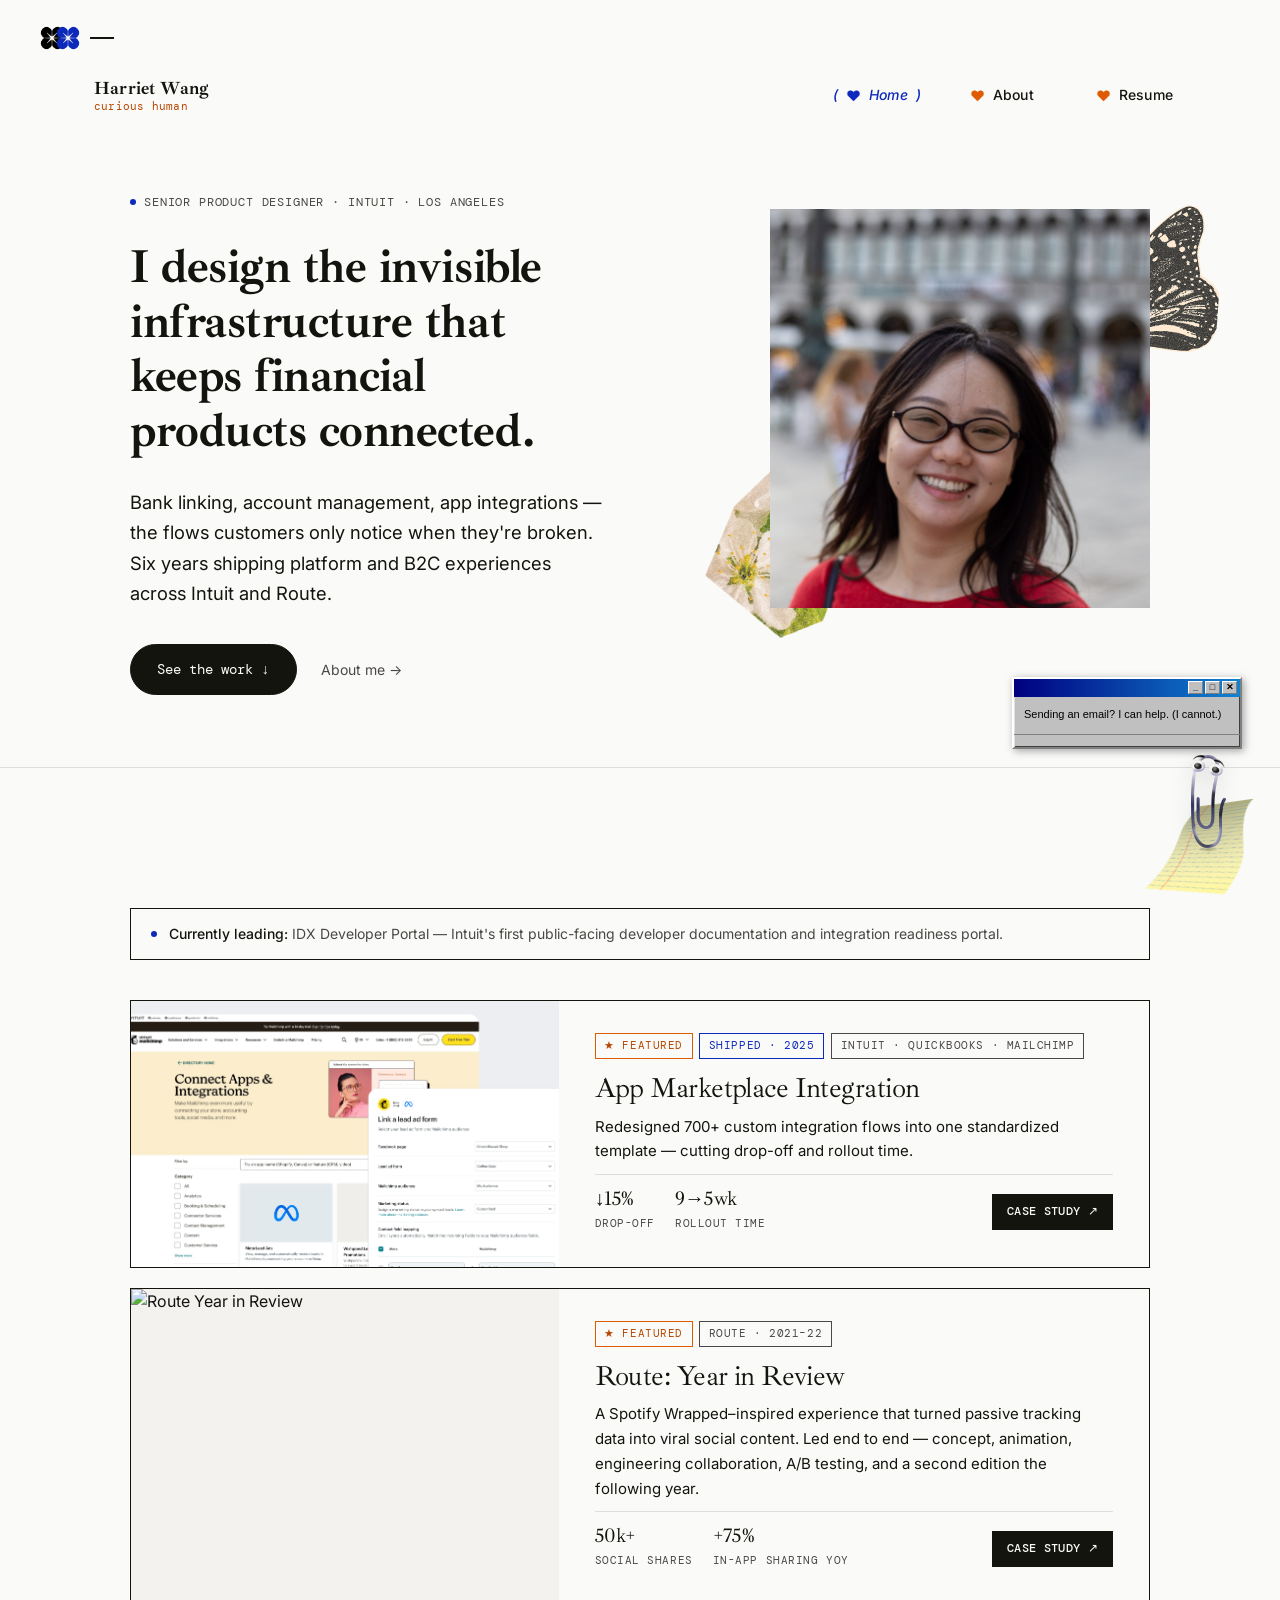
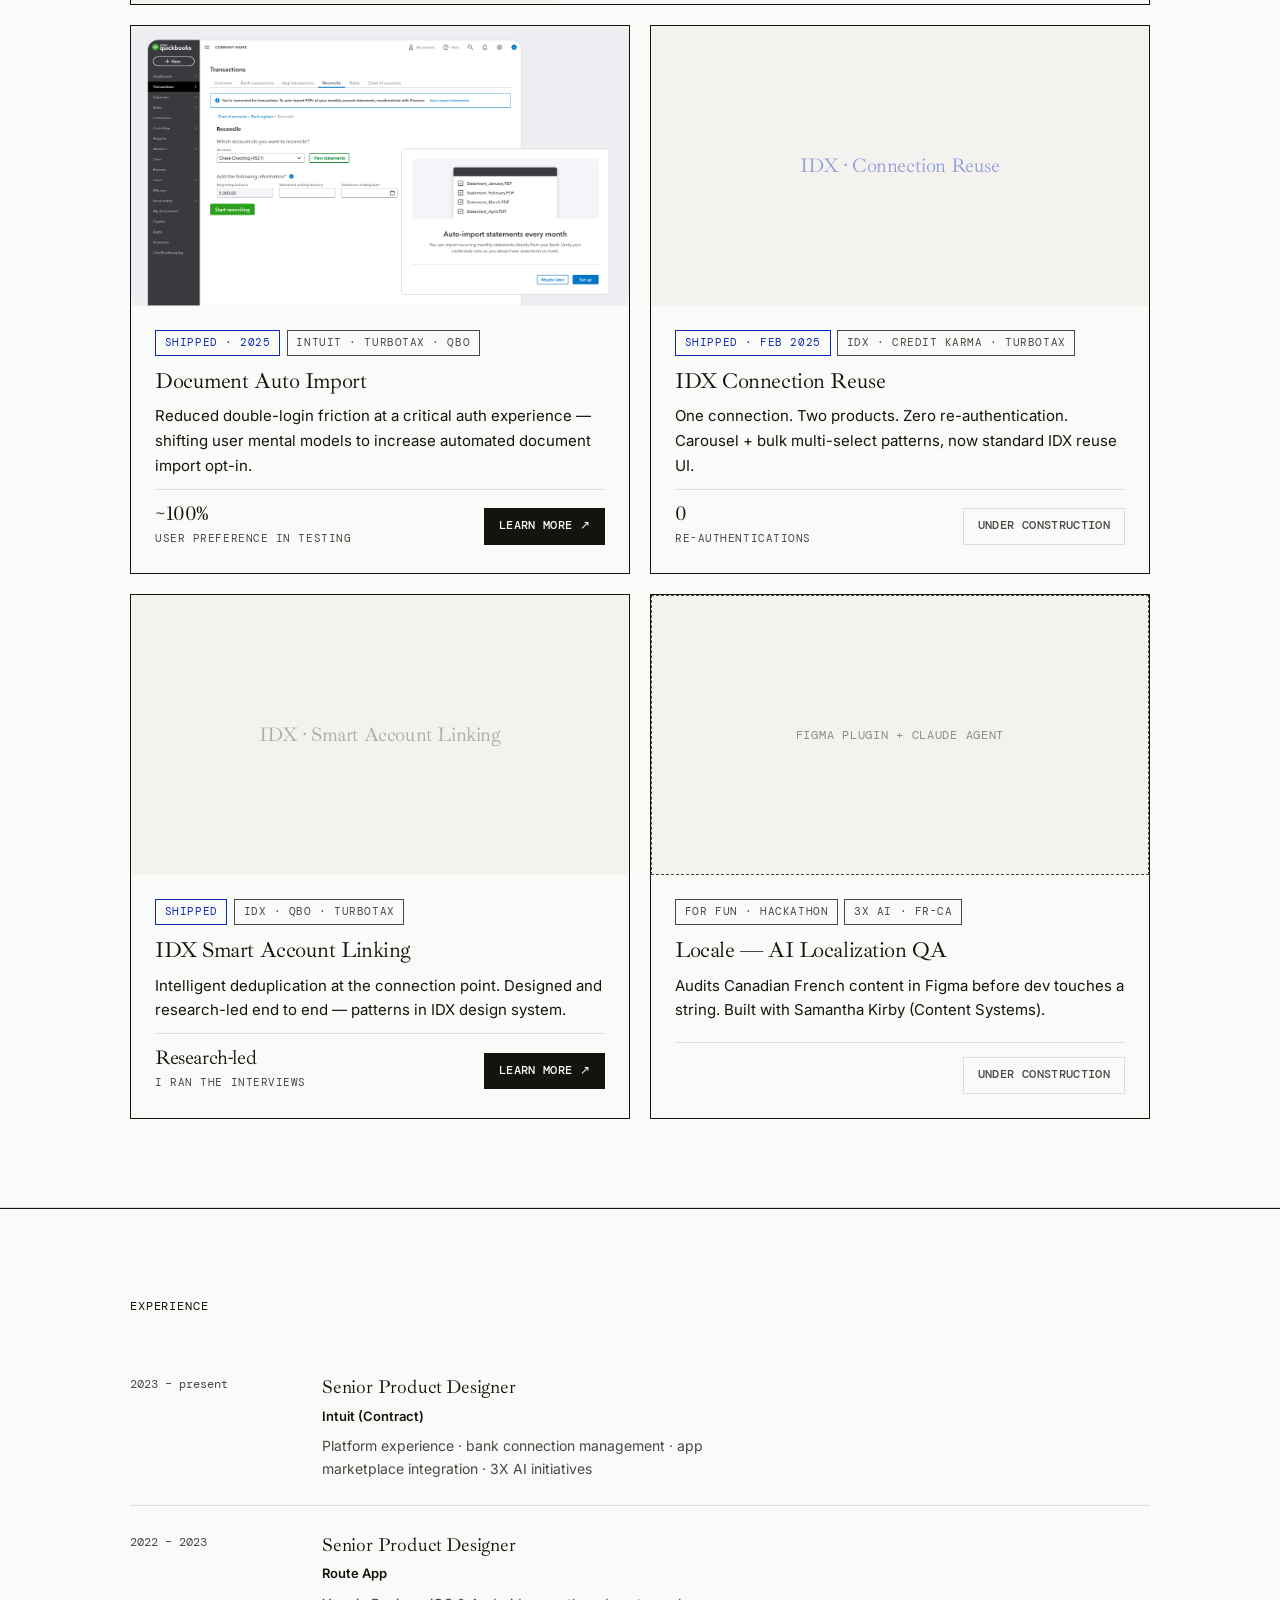
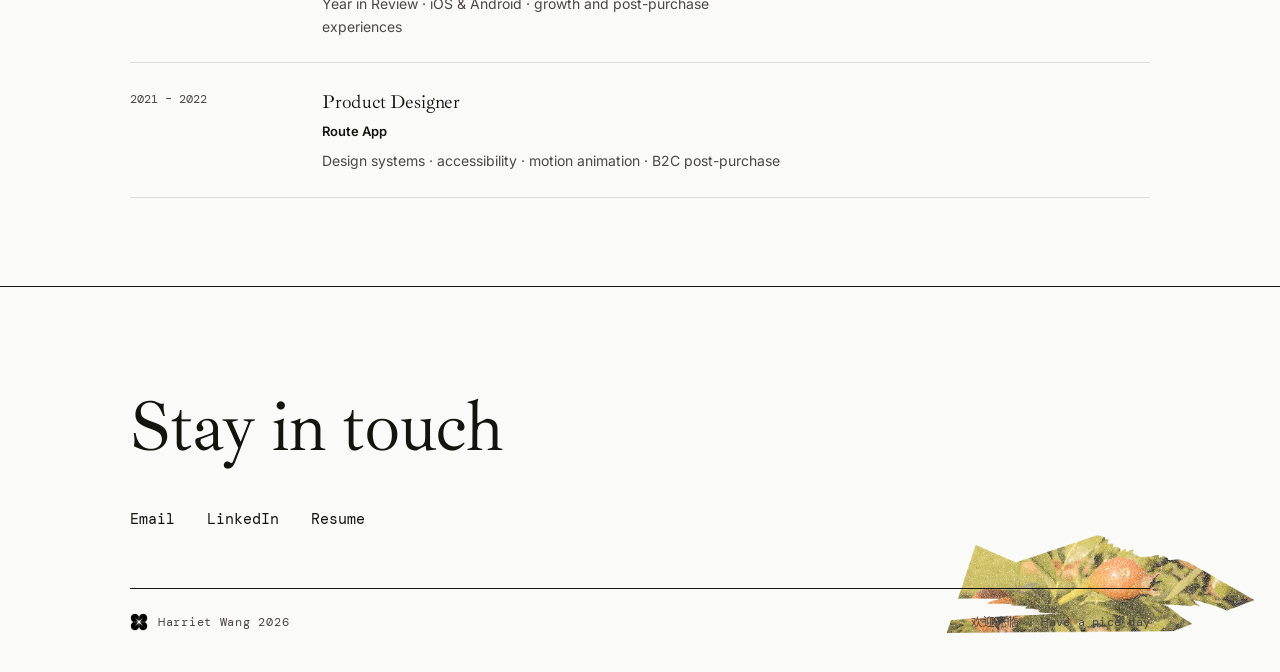
==== index.html @ 8d23b176 "Initial commit — y2k brutalist redesign" ====
<!DOCTYPE html>
<html lang="en">
<head>
  <meta charset="UTF-8"/>
  <meta name="viewport" content="width=device-width, initial-scale=1.0"/>
  <title>Harriet Wang — Senior Product Designer</title>
  <meta name="description" content="Senior Product Designer at Intuit. Platform experiences, bank connection management, app marketplace integration."/>
  <link rel="canonical" href="https://your-domain-here.com/"/>

  <!-- Open Graph / social preview — update SITE in this comment's source (build script) once the real domain is live -->
  <meta property="og:type" content="website"/>
  <meta property="og:site_name" content="Harriet Wang"/>
  <meta property="og:title" content="Harriet Wang — Senior Product Designer"/>
  <meta property="og:description" content="Senior Product Designer at Intuit. Platform experiences, bank connection management, app marketplace integration."/>
  <meta property="og:url" content="https://your-domain-here.com/"/>
  <meta property="og:image" content="https://your-domain-here.com/img/og-image.jpg"/>
  <meta name="twitter:card" content="summary_large_image"/>
  <meta name="twitter:title" content="Harriet Wang — Senior Product Designer"/>
  <meta name="twitter:description" content="Senior Product Designer at Intuit. Platform experiences, bank connection management, app marketplace integration."/>
  <meta name="twitter:image" content="https://your-domain-here.com/img/og-image.jpg"/>

  <link rel="icon" href="favicon.ico" sizes="any"/>
  <link rel="icon" type="image/png" sizes="32x32" href="img/favicon-32.png"/>
  <link rel="icon" type="image/png" sizes="16x16" href="img/favicon-16.png"/>
  <link rel="apple-touch-icon" href="img/apple-touch-icon.png"/>
  <link rel="stylesheet" href="css/style.css"/>
  <script src="js/projects-data.js" defer></script>
  <script src="js/main.js" defer></script>
</head>
<body>

<div class="brand-strip">
  <a href="index.html" class="brand" aria-label="Harriet Wang — Home">
    <img src="img/clover-black.png" alt="" class="brand__clover"/>
    <img src="img/clover-blue.png" alt="" class="brand__clover"/>
    <span class="brand__dash"></span>
  </a>
</div>

<nav class="nav">
  <div class="nav__pill">
    <div class="nav__brandtext">
      <a href="index.html" class="nav__name">Harriet Wang</a>
      <span class="nav__tagline">curious human</span>
    </div>
    <ul class="nav__links">
      <li><a href="index.html" class="nav__link"><span class="nav__heart"><img class="h-orange" src="img/heart-orange.png" alt=""/><img class="h-blue" src="img/heart-blue.png" alt=""/></span>Home</a></li>
      <li><a href="pages/about.html" class="nav__link"><span class="nav__heart"><img class="h-orange" src="img/heart-orange.png" alt=""/><img class="h-blue" src="img/heart-blue.png" alt=""/></span>About</a></li>
      <li><a href="files/Harriet-Wang-Resume.pdf" class="nav__link" target="_blank"><span class="nav__heart"><img class="h-orange" src="img/heart-orange.png" alt=""/><img class="h-blue" src="img/heart-blue.png" alt=""/></span>Resume</a></li>
    </ul>
  </div>
</nav>

<main>
<section class="hero">
  <div class="container">
    <div class="hero__cols">
      <div class="hero__left">
        <p class="hero__status"><span class="hero__dot"></span>Senior Product Designer · Intuit · Los Angeles</p>
        <h1 class="hero__headline">
          <span class="hero__headline-glow" id="gw-hero">
            <span class="glow-base">I design the invisible infrastructure that keeps financial products connected.</span>
            <span class="glow-layer" id="gl-hero" aria-hidden="true">I design the invisible infrastructure that keeps financial products connected.</span>
          </span>
        </h1>
        <p class="hero__body">
          Bank linking, account management, app integrations — the flows customers only notice when they're broken. Six years shipping platform and B2C experiences across Intuit and Route.
        </p>
        <div class="hero__actions">
          <a href="#projects" class="btn-pill">See the work ↓</a>
          <a href="pages/about.html" class="link-muted">About me →</a>
        </div>
      </div>
      <div class="hero__right">
        <div class="hero__photo-outer">
          <img src="img/blossom.png" alt="" class="deco hero__deco hero__deco--blossom"/>
          <img src="img/butterfly.png" alt="" class="deco hero__deco hero__deco--butterfly"/>
          <div class="hero__photo-wrap">
            <img src="img/harriet.jpg" alt="Harriet Wang" class="hero__photo"/>
          </div>
        </div>
      </div>
    </div>
  </div>
</section>

<hr class="rule"/>

<section class="projects" id="projects">
  <div class="container">
    <h2 class="section-label fade-in">Selected work</h2>

    <div class="wip-banner fade-in">
      <span class="wip-banner__dot"></span>
      <p><strong>Currently leading:</strong> IDX Developer Portal — Intuit's first public-facing developer documentation and integration readiness portal.</p>
    </div>

    <div class="project-grid" id="projectGrid">
      <!-- Populated at runtime by renderProjectGrid() in main.js, from js/projects-data.js.
           Add a project there and it appears here automatically — nothing to edit in this file. -->
    </div>
  </div>
</section>

<hr class="rule"/>

<section class="experience">
  <div class="container">
    <h2 class="section-label fade-in">Experience</h2>
    <div class="exp-item fade-in">
      <span class="exp-item__date">2023 – present</span>
      <div>
        <p class="exp-item__role">Senior Product Designer</p>
        <p class="exp-item__co">Intuit (Contract)</p>
        <p class="exp-item__desc">Platform experience · bank connection management · app marketplace integration · 3X AI initiatives</p>
      </div>
    </div>
    <div class="exp-item fade-in">
      <span class="exp-item__date">2022 – 2023</span>
      <div>
        <p class="exp-item__role">Senior Product Designer</p>
        <p class="exp-item__co">Route App</p>
        <p class="exp-item__desc">Year in Review · iOS & Android · growth and post-purchase experiences</p>
      </div>
    </div>
    <div class="exp-item fade-in">
      <span class="exp-item__date">2021 – 2022</span>
      <div>
        <p class="exp-item__role">Product Designer</p>
        <p class="exp-item__co">Route App</p>
        <p class="exp-item__desc">Design systems · accessibility · motion animation · B2C post-purchase</p>
      </div>
    </div>
  </div>
</section>

</main>

<footer class="footer">
  <img src="img/berry-leaf.png" alt="" class="footer-deco" aria-hidden="true"/>
  <div class="container footer__content">
    <h2 class="footer__headline">Stay in touch</h2>
    <div class="footer__links">
      <a href="mailto:harrietzzw@gmail.com" class="footer__link">Email</a>
      <a href="#" class="footer__link" target="_blank">LinkedIn</a>
      <a href="files/Harriet-Wang-Resume.pdf" class="footer__link" target="_blank">Resume</a>
    </div>
    <div class="footer__bottom">
      <img src="img/clover-black.png" alt="" class="footer__bottom-clover"/>
      <span class="footer__sig">Harriet Wang 2026</span>
      <span class="footer__closing">欢迎光临 · Have a nice day</span>
    </div>
  </div>
</footer>

</body>
</html>
---- css/style.css ----
/* ============================================
   HARRIET WANG — v3
   Almost white · One accent · Images · Readable
   ============================================ */

@import url('https://fonts.googleapis.com/css2?family=Ibarra+Real+Nova:ital,wght@0,400..700;1,400..700&family=Inter:ital,opsz,wght@0,14..32,300..700;1,14..32,400..500&family=DM+Mono:wght@400;500&display=swap');

:root {
  --bg:       #FAFAF8;
  --surface:  #F3F2EF;
  --ink:      #14140F;
  --mid:      #4A4845;
  --faint:    #E0DED9;
  --accent:   #0D29BB;   /* blue heart */
  --orange:   #DF5B01;   /* orange heart — decorative/large-text/border use (3:1 AA-large is enough) */
  --orange-text: #B84600; /* darker variant for small running text — passes 4.5:1 AA on --bg */

  /* display: serif close to Ibarra Real Nova · retro mono: SF Mono w/ DM Mono fallback · body: Inter */
  --serif:  'Ibarra Real Nova', 'DM Serif Display', Georgia, serif;
  --sans:   'Inter', 'DM Sans', system-ui, sans-serif;
  --mono:   ui-monospace, 'SF Mono', 'SFMono-Regular', Menlo, Consolas, 'DM Mono', monospace;

  --nav-h:  60px;
  --max-w:  1100px;
  --gutter: clamp(1.25rem, 4vw, 2.5rem);
  --radius: 0px;   /* brutalist: square corners everywhere except the pill nav + CTA pill */
}

*, *::before, *::after { box-sizing: border-box; margin: 0; padding: 0; }
html { font-size: 16px; scroll-behavior: smooth; -webkit-font-smoothing: antialiased; }
body {
  background: var(--bg); color: var(--ink); font-family: var(--sans); line-height: 1.6; overflow-x: hidden;
}
/* cursor:none only applies once main.js confirms the custom cursor actually initialized —
   see initCursor() in main.js. This means if JS fails to load, people keep a normal
   pointer instead of losing the cursor entirely. */
.has-custom-cursor,
.has-custom-cursor a, .has-custom-cursor button, .has-custom-cursor .project-card, .has-custom-cursor .project-card *,
.has-custom-cursor [data-cursor],
.has-custom-cursor #clippy, .has-custom-cursor #clippy *, .has-custom-cursor #clippy-paper,
.has-custom-cursor input, .has-custom-cursor select, .has-custom-cursor textarea,
.has-custom-cursor [role="button"], .has-custom-cursor .glow-word, .has-custom-cursor .nav__link {
  cursor: none;
}

/* ── KEYBOARD FOCUS ──
   Custom, on-brand focus ring — shows only for keyboard navigation (:focus-visible),
   never on mouse clicks, so it doesn't clash with the custom cursor. */
a:focus-visible, button:focus-visible, input:focus-visible,
[role="button"]:focus-visible, .project-card:focus-visible,
.carousel-btn:focus-visible, .nav__link:focus-visible {
  outline: 2px solid var(--accent);
  outline-offset: 3px;
}
.btn-pill:focus-visible { outline-offset: 4px; }

/* ── CUSTOM CURSOR ── */
.cursor {
  position: fixed; top: 0; left: 0; z-index: 99999;
  pointer-events: none; display: flex; align-items: flex-start; gap: 8px;
  opacity: 0; transition: opacity 0.15s;
  will-change: transform;
}
.cursor__arrow {
  width: 22px; height: 22px; flex-shrink: 0;
  transition: width .18s ease, height .18s ease;
  display: block;
}
.cursor__label {
  font-family: var(--mono); font-size: 10px; letter-spacing: 0.04em;
  background: var(--ink); color: var(--bg);
  padding: 3px 8px; border-radius: 4px;
  white-space: nowrap;
  opacity: 0; transform: translateY(3px) translateX(-4px);
  transition: opacity .18s ease, transform .18s ease;
  margin-top: 4px;
}
.cursor.is-hover .cursor__label { opacity: 1; transform: none; }

a { color: inherit; text-decoration: none; }
img { display: block; max-width: 100%; }

/* ============================================  BRAND MARK (static, scrolls away — NOT part of the floating nav)  */
.brand-strip { padding: 26px var(--gutter) 0; position: relative; z-index: 90; }
.brand {
  display: inline-flex; align-items: center; gap: 0;
}
.brand__clover { height: 24px; width: auto; display: block; }
.brand__clover + .brand__clover { margin-left: -8px; }
.brand__dash { width: 24px; height: 1.5px; background: var(--ink); margin-left: 10px; }

/* ============================================  NAV (sticky → floating pill on scroll)  */
.nav {
  position: sticky; top: 0; z-index: 100;
  padding: 14px var(--gutter);
  transition: padding 0.35s ease;
}
.nav__pill {
  max-width: var(--max-w); margin: 0 auto;
  display: flex; align-items: center; justify-content: space-between;
  padding: 6px 4px;
  border-radius: 0;
  transition: background 0.35s ease, box-shadow 0.35s ease, padding 0.35s ease, border-radius 0.35s ease, border-color 0.35s ease;
}

/* lifted pill once scrolled */
.nav.scrolled { padding-top: 10px; }
.nav.scrolled .nav__pill {
  background: rgba(250,250,248,0.72);
  backdrop-filter: blur(18px) saturate(160%);
  -webkit-backdrop-filter: blur(18px) saturate(160%);
  border-radius: 999px;
  padding: 12px 22px;
  box-shadow: 0 1px 0 rgba(20,20,15,0.08), 0 12px 30px -14px rgba(20,20,15,0.28);
}

.nav__brandtext { display: flex; flex-direction: column; line-height: 1.2; gap: 1px; }
.nav__name {
  font-family: var(--serif); font-weight: 700; font-size: 1.125rem; color: var(--ink);
  letter-spacing: 0.01em;
}
.nav__tagline {
  font-family: var(--mono); font-size: 0.6875rem; color: var(--orange-text);
  letter-spacing: 0.02em;
}

.nav__links { display: flex; align-items: center; gap: 2.25rem; list-style: none; }
.nav__link {
  display: inline-flex; align-items: center; gap: 8px;
  font-size: 0.875rem; font-weight: 500; color: var(--ink); letter-spacing: 0.01em;
  transition: color 0.18s, font-style 0.18s;
  position: relative; padding-bottom: 2px;
}
.nav__heart { position: relative; width: 15px; height: 15px; flex-shrink: 0; }
.nav__heart img { position: absolute; inset: 0; width: 100%; height: 100%; transition: opacity 0.2s ease; }
.nav__heart .h-blue { opacity: 0; }

/* ( and ) revealed on hover / active */
.nav__link::before { content: '('; opacity: 0; transform: translateX(-3px); transition: opacity 0.2s, transform 0.2s; display: inline-block; }
.nav__link::after  { content: ')'; opacity: 0; transform: translateX( 3px); transition: opacity 0.2s, transform 0.2s; display: inline-block; }

.nav__link:hover        { color: var(--accent); font-style: italic; }
.nav__link.active       { color: var(--accent); font-style: italic; }

.nav__link:hover::before,  .nav__link:hover::after  { opacity: 1; transform: translateX(0); }
.nav__link.active::before, .nav__link.active::after { opacity: 1; transform: translateX(0); }

.nav__link:hover .h-blue, .nav__link.active .h-blue   { opacity: 1; }
.nav__link:hover .h-orange, .nav__link.active .h-orange { opacity: 0; }

@media (max-width: 720px) {
  .brand-strip { padding: 16px 20px 0; }
  .nav { padding: 10px 20px; }
  .nav__links { gap: 20px; }
  .nav__link { font-size: 0.78rem; gap: 5px; }
  .nav__heart { width: 12px; height: 12px; }
}

/* ============================================  LAYOUT  */
.container { width: 100%; max-width: var(--max-w); margin: 0 auto; padding: 0 var(--gutter); }
hr.rule { border: none; border-top: 1px solid var(--faint); }

/* ============================================  HERO  */
.hero { padding-top: clamp(2.5rem, 6vh, 4rem); padding-bottom: clamp(3.5rem, 8vh, 5.5rem); }

/* Two-column hero layout */
.hero__cols {
  display: grid;
  grid-template-columns: 1fr 1fr;
  gap: clamp(3rem, 6vw, 6rem);
  align-items: start;
}
.hero__left { min-width: 0; }
.hero__right { display: flex; justify-content: flex-end; align-items: flex-start; }
.hero__photo-outer { position: relative; width: 100%; max-width: 380px; padding: 22px 0 56px; }
.hero__photo-wrap {
  width: 100%;
  aspect-ratio: 1 / 1.05;
  border-radius: 0;
  overflow: hidden;
  background: #DCDBD7;
  border: none;
  position: relative;
  z-index: 3;
}
.hero__photo {
  width: 100%; height: 100%;
  object-fit: cover; object-position: center 22%; display: block;
}
.hero__deco { position: absolute; pointer-events: none; user-select: none; }
.hero__deco--blossom { width: 46%; left: -18%; bottom: 6%; z-index: 1; transform: rotate(-6deg); }
.hero__deco--butterfly { width: 42%; right: -18%; top: 2%; z-index: 2; transform: rotate(4deg); }

.hero__status {
  display: inline-flex; align-items: center; gap: 0.5rem;
  font-family: var(--mono); font-size: 0.75rem; color: var(--mid);
  letter-spacing: 0.07em; text-transform: uppercase; margin-bottom: 1.75rem;
}
.hero__dot { width: 6px; height: 6px; border-radius: 50%; background: var(--accent); flex-shrink: 0; animation: blink 2.5s ease-in-out infinite; }
@keyframes blink { 0%,100%{opacity:1} 50%{opacity:0.35} }

.hero__headline {
  position: relative;
  font-family: var(--serif); font-weight: 700;
  font-size: clamp(2rem, 4vw, 2.95rem);
  line-height: 1.16; letter-spacing: -0.01em;
  color: var(--ink); margin-bottom: 1.75rem; max-width: 700px;
}
.hero__headline em { font-style: italic; }

/* cursor radial glow — tracks across the whole headline, all words */
.hero__headline-glow { position: relative; display: block; }
.hero__headline-glow .glow-base { color: var(--ink); display: block; }
.hero__headline-glow .glow-layer {
  position: absolute; top: 0; left: 0; width: 100%; height: 100%;
  color: transparent; display: block;
  background: radial-gradient(circle 0px at 50% 50%, var(--accent) 0%, transparent 100%);
  -webkit-background-clip: text; background-clip: text;
  pointer-events: none;
}

.hero__body {
  font-family: var(--sans);
  font-size: clamp(1rem, 1.6vw, 1.15rem);
  color: var(--ink); max-width: 500px; line-height: 1.65;
  font-weight: 400; margin-bottom: 2.25rem;
}
.hero__body a { color: var(--accent); text-decoration: underline; text-underline-offset: 3px; }

.hero__actions { display: flex; gap: 1.5rem; align-items: center; flex-wrap: wrap; }

.btn-pill {
  display: inline-block;
  background: var(--ink); color: var(--bg);
  font-family: var(--mono); font-size: 0.9rem;
  padding: 13px 26px; border-radius: 999px; border: 1.5px solid var(--ink);
  transition: background 0.2s ease, color 0.2s ease;
}
.btn-pill:hover { background: var(--bg); color: var(--ink); }

.link-primary {
  font-size: 0.875rem; font-weight: 500; color: var(--ink);
  border-bottom: 1.5px solid var(--ink); padding-bottom: 1px;
  letter-spacing: 0.01em; transition: color 0.18s, border-color 0.18s;
}
.link-primary:hover { color: var(--accent); border-color: var(--accent); }

.link-muted { font-size: 0.875rem; color: var(--mid); transition: color 0.18s; }
.link-muted:hover { color: var(--ink); }

/* ============================================  SECTION LABELS  */
.section-label {
  font-family: var(--mono); font-size: 0.75rem; font-weight: 400; letter-spacing: 0.07em;
  text-transform: uppercase; color: var(--ink); margin-bottom: 2rem;
}

/* ============================================  WIP BANNER  */
.wip-banner {
  display: flex; align-items: center; gap: 0.75rem;
  padding: 0.875rem 1.25rem;
  border: 1.5px solid var(--ink); border-radius: 0;
  background: var(--bg); margin-bottom: 2.5rem;
}
.wip-banner__dot { width: 6px; height: 6px; border-radius: 50%; background: var(--accent); flex-shrink: 0; animation: blink 2s ease-in-out infinite; }
.wip-banner p { font-size: 0.875rem; color: var(--mid); }
.wip-banner strong { color: var(--ink); font-weight: 500; }

/* ============================================  PROJECT GRID  */
.projects { padding: clamp(3rem, 7vw, 5.5rem) 0; }

.project-grid {
  display: grid;
  grid-template-columns: 1fr 1fr;
  gap: 1.25rem;
}

/* ── HORIZONTAL PROJECT CAROUSEL (homepage) ── */
.project-carousel { position: relative; }
.project-carousel__track {
  display: flex; gap: 1.25rem;
  overflow-x: auto; scroll-snap-type: x mandatory;
  padding: 14px 4px 22px;
  scrollbar-width: none; -ms-overflow-style: none;
}
.project-carousel__track::-webkit-scrollbar { display: none; }
.project-carousel__track .project-card {
  flex: 0 0 340px; scroll-snap-align: start; flex-direction: column;
}
.project-carousel__track .project-card--star {
  flex: 0 0 420px; flex-direction: column;
}
.project-carousel__track .project-card--star .project-card__thumb {
  width: 100%; aspect-ratio: 16/10; min-height: unset;
}
.project-carousel__track .project-card--star .project-card__body {
  padding: 1.5rem; justify-content: flex-start;
}
.project-carousel__track .project-card--star .project-card__title { font-size: 1.375rem; }

.project-carousel__controls {
  display: flex; align-items: center; gap: 14px;
  margin-top: 1.5rem;
}
.carousel-btn {
  width: 34px; height: 34px; flex-shrink: 0;
  border: 1.5px solid var(--ink); background: var(--bg); color: var(--ink);
  font-family: var(--mono); font-size: 0.9rem; cursor: pointer;
  display: flex; align-items: center; justify-content: center;
  transition: background 0.18s ease, color 0.18s ease;
}
.carousel-btn:hover { background: var(--ink); color: var(--bg); }
.project-carousel__bar {
  flex: 1; height: 3px; background: var(--faint); position: relative; cursor: pointer;
}
.project-carousel__thumb {
  position: absolute; top: 0; left: 0; height: 100%;
  background: var(--ink); width: 20%;
  transition: background 0.18s ease;
}
.project-carousel__bar:hover .project-carousel__thumb { background: var(--accent); }

@media (max-width: 640px) {
  .project-carousel__track .project-card,
  .project-carousel__track .project-card--star { flex-basis: 82vw; }
}

/* Mini cards — "More work" carousel on project detail pages */
.more-work { padding: clamp(3rem,7vw,5.5rem) 0; border-top: 1.5px solid var(--ink); }
.project-carousel__track .project-card--mini {
  flex: 0 0 260px; flex-direction: column;
}
.project-carousel__track .project-card--mini .project-card__thumb {
  aspect-ratio: 4/3; min-height: unset;
}
.project-carousel__track .project-card--mini .project-card__body {
  padding: 1rem 1.125rem; gap: 0.4rem;
}
.project-carousel__track .project-card--mini .project-card__title { font-size: 1.0625rem; }

.project-card {
  display: flex; flex-direction: column;
  border: 1.5px solid var(--ink); border-radius: 0;
  background: var(--bg); overflow: hidden;
  transition: box-shadow 0.22s ease, transform 0.22s ease;
  cursor: pointer; text-decoration: none; color: inherit;
}
.project-card:hover { transform: translateY(-3px); box-shadow: 6px 6px 0 var(--ink); }

.project-card__thumb {
  width: 100%; aspect-ratio: 16/9; overflow: hidden;
  background: var(--surface); flex-shrink: 0;
}
.project-card__thumb img {
  width: 100%; height: 100%; object-fit: cover;
  transition: transform 0.4s ease;
}


/* placeholder color-blocks for cards without images */
.thumb--blue   { background: #E8EFFA; }
.thumb--slate  { background: #EAEBEE; }
.thumb--warm   { background: #F2EDE6; }
.thumb--green  { background: #E6F0EA; }
.thumb--dashed { background: var(--surface); border: 2px dashed var(--faint); }

.project-card__body { padding: 1.5rem; display: flex; flex-direction: column; gap: 0.625rem; flex: 1; }

.project-card__tags { display: flex; gap: 0.4rem; flex-wrap: wrap; margin-bottom: 0.125rem; }
.tag {
  font-family: var(--mono); font-size: 0.6875rem; letter-spacing: 0.05em;
  text-transform: uppercase; color: var(--mid);
  padding: 0.2rem 0.55rem; border: 1px solid var(--mid); border-radius: 0;
}
.tag--accent   { color: var(--accent); border-color: var(--accent); }
.tag--green    { color: var(--accent); border-color: var(--accent); }
.tag--featured { color: var(--orange-text); background: transparent; border-color: var(--orange); }

.project-card__title { font-family: var(--serif); font-size: 1.375rem; font-weight: 400; letter-spacing: -0.02em; line-height: 1.2; color: var(--ink); }

.project-card__desc { font-size: 0.9375rem; color: var(--ink); line-height: 1.65; font-weight: 400; }

.project-card__footer {
  display: flex; align-items: center; justify-content: space-between;
  margin-top: auto; padding-top: 0.875rem;
  border-top: 1px solid var(--faint);
}
.project-card__stats { display: flex; gap: 1.25rem; }
.stat__num  { font-family: var(--serif); font-size: 1.25rem; color: var(--ink); line-height: 1; display: block; letter-spacing: -0.02em; }
.stat__label { font-family: var(--mono); font-size: 0.6875rem; color: var(--mid); letter-spacing: 0.05em; text-transform: uppercase; }
.project-card__arrow { font-size: 0.9375rem; color: var(--faint); transition: color 0.18s, transform 0.18s; }
.project-card:hover .project-card__arrow { color: var(--accent); transform: translate(2px,-2px); }

/* ── CARD CTA BUTTONS ── */
.card-btn {
  display: inline-flex; align-items: center; gap: 5px;
  font-family: var(--mono); font-size: 0.72rem; font-weight: 500;
  text-transform: uppercase; letter-spacing: 0.03em;
  padding: 8px 14px; border-radius: 0; border: 1.5px solid var(--ink);
  white-space: nowrap; flex-shrink: 0;
  transition: background 0.2s, color 0.2s, border-color 0.2s;
}
.card-btn--primary {
  background: var(--ink); color: var(--bg);
}
.project-card:hover .card-btn--primary {
  background: var(--accent); border-color: var(--accent); color: #fff;
}
.card-btn--wip {
  background: transparent; color: var(--mid);
  border-color: var(--faint);
}
.project-card:hover .card-btn--wip {
  border-color: var(--mid);
}

/* ── CARD CLICK EXIT ANIMATION ── */
@keyframes card-leave {
  0%   { opacity: 1; transform: translateY(-2px) scale(1); box-shadow: 0 0 0 2px var(--accent); }
  35%  { opacity: 1; transform: translateY(-2px) scale(1); box-shadow: 0 0 0 2px var(--accent); }
  100% { opacity: 0; transform: translateY(-10px) scale(1.01); box-shadow: none; }
}
.project-card.is-leaving {
  animation: card-leave 0.32s ease forwards !important;
  pointer-events: none; z-index: 5;
  border-color: var(--accent);
}

/* ── PAGE ENTER ANIMATION ── */
/* Body fades in — NO transform here; transform on body breaks position:fixed (cursor, nav) */
@keyframes page-fade-in {
  from { opacity: 0; }
  to   { opacity: 1; }
}
/* Content slides up independently */
@keyframes page-slide-up {
  from { opacity: 0; transform: translateY(12px); }
  to   { opacity: 1; transform: translateY(0); }
}
body { animation: page-fade-in 0.25s ease both; }
.hero, .projects, .experience, .project-page, main, article {
  animation: page-slide-up 0.45s ease both;
}

/* star / featured card — full-width horizontal */
.project-card--star { grid-column: 1 / -1; flex-direction: row; }
.project-card--star .project-card__thumb { width: 42%; aspect-ratio: unset; min-height: 240px; flex-shrink: 0; }
.project-card--star .project-card__body  { padding: 2rem 2.25rem; justify-content: center; }
.project-card--star .project-card__title { font-size: 1.75rem; }

/* legacy alias kept for safety */
.project-card--full { grid-column: 1 / -1; flex-direction: row; }
.project-card--full .project-card__thumb { width: 42%; aspect-ratio: unset; min-height: 220px; }
.project-card--full .project-card__body  { padding: 2rem; }
.project-card--full .project-card__title { font-size: 1.625rem; }

/* fun/hackathon */
.project-card--fun { border-style: dashed; }

/* ============================================  EXPERIENCE  */
.experience { padding: clamp(3rem, 7vw, 5.5rem) 0; border-top: 1.5px solid var(--ink); }

.exp-item {
  display: grid; grid-template-columns: 160px 1fr;
  gap: 2rem; padding: 1.5rem 0; border-bottom: 1px solid var(--faint);
}
.exp-item:first-of-type { border-top: none; }
.exp-item__date { font-family: var(--mono); font-size: 0.75rem; color: var(--mid); padding-top: 0.2rem; }
.exp-item__role { font-family: var(--serif); font-size: 1.1875rem; font-weight: 400; letter-spacing: -0.01em; margin-bottom: 0.2rem; }
.exp-item__co   { font-family: var(--sans); font-weight: 600; font-size: 0.8125rem; color: var(--ink); margin-bottom: 0.5rem; }
.exp-item__desc { font-size: 0.875rem; color: var(--mid); line-height: 1.65; max-width: 460px; }

/* ============================================  FOOTER  */
.footer {
  position: relative; overflow: hidden;
  background: var(--bg); color: var(--ink);
  padding: clamp(4rem,9vw,6.5rem) 0 2.5rem;
  border-top: 1.5px solid var(--ink);
}
.footer__content { position: relative; z-index: 1; }
.footer__label {
  font-family: var(--mono); font-size: 0.6875rem; letter-spacing: 0.1em;
  text-transform: uppercase; color: var(--mid); margin-bottom: 0.875rem;
}
.footer__headline {
  font-family: var(--serif); font-size: clamp(2.6rem, 6.5vw, 4.5rem);
  font-weight: 400; letter-spacing: -0.02em; line-height: 1;
  color: var(--ink); margin-bottom: 2.75rem;
}
.footer__headline em { font-style: italic; color: var(--accent); }
.footer-next-link { display: inline-block; transition: color 0.2s ease, transform 0.2s ease; }
.footer-next-link:hover { color: var(--accent); transform: translateX(4px); }
.footer-next-link:hover em { color: var(--orange); }
.footer__links { display: flex; gap: 2rem; flex-wrap: wrap; margin-bottom: 3.5rem; font-family: var(--mono); }
.footer__link {
  font-size: 0.9375rem; color: var(--ink);
  border-bottom: 1px solid transparent;
  transition: color 0.18s, border-color 0.18s;
}
.footer__link:hover { color: var(--accent); border-color: var(--accent); }

.footer__bottom {
  display: flex; align-items: center; gap: 0.625rem;
  padding-top: 1.5rem; border-top: 1px solid var(--ink);
  flex-wrap: wrap;
  position: relative; z-index: 1;
}
.footer__bottom-clover { width: 18px; height: 18px; display: block; }
.footer__bamboo,
.footer-deco {
  position: absolute;
  right: 2%;
  bottom: 10%;
  width: clamp(220px, 24vw, 400px);
  height: auto;
  opacity: 0.96;
  pointer-events: none;
  z-index: 0;
}
.footer__sig {
  font-family: var(--mono); font-size: 0.75rem;
  color: var(--mid); letter-spacing: 0.06em;
}
.footer__closing {
  font-family: var(--mono); font-style: normal;
  font-size: 0.75rem; color: var(--mid); letter-spacing: 0.02em;
  margin-left: auto;
}

/* ============================================  FADE-IN  */
.fade-in { opacity: 0; transform: translateY(18px); transition: opacity 0.6s ease, transform 0.6s ease; }
.fade-in.visible { opacity: 1; transform: none; }


/* ============================================  ABOUT PAGE  */
.about-hero { padding-top: clamp(1.5rem,4vh,2.5rem); padding-bottom: clamp(3.5rem,8vh,5.5rem); position: relative; overflow: hidden; }
.about-canvas-bg { position: absolute; inset: 0; z-index: 0; pointer-events: none; }
#about-canvas { width: 100%; height: 100%; }
.about-hero__inner { position: relative; z-index: 1; display: grid; grid-template-columns: 1fr 1fr; gap: 4rem; align-items: center; }

.about-hero__eyebrow { font-family: var(--mono); font-size: 0.6875rem; letter-spacing: 0.1em; text-transform: uppercase; color: var(--mid); margin-bottom: 1.25rem; }
.about-hero__name { font-family: var(--serif); font-size: clamp(3rem, 6vw, 5.25rem); font-weight: 400; letter-spacing: -0.04em; line-height: 0.95; margin-bottom: 1.75rem; }
.about-hero__name .zh { display: block; font-size: 0.45em; letter-spacing: 0.12em; color: var(--accent); opacity: 0.75; font-style: italic; margin-top: 0.3em; }
.about-hero__bio { font-size: clamp(0.9375rem, 1.4vw, 1.0625rem); color: var(--mid); line-height: 1.75; font-weight: 400; margin-bottom: 1.75rem; max-width: 480px; }

.about-hero__photo { border-radius: 0; overflow: hidden; border: none; aspect-ratio: 4/5; background: #DCDBD7; display: flex; align-items: center; justify-content: center; }
.about-hero__photo img { width: 100%; height: 100%; object-fit: cover; object-position: center 20%; }
.about-bio-section { padding: clamp(3rem,7vw,5rem) 0; border-top: 1.5px solid var(--ink); }
.about-bio-section p { font-size: clamp(0.9375rem,1.4vw,1.0625rem); color: var(--mid); line-height: 1.8; max-width: 600px; margin-bottom: 1.25rem; }
.about-bio-section p:last-of-type { margin-bottom: 2rem; }

.skills-grid { display: grid; grid-template-columns: repeat(3,1fr); gap: 1px; background: var(--ink); border: 1.5px solid var(--ink); border-radius: 0; overflow: hidden; margin-top: 2rem; }
.skill-item { background: var(--bg); padding: 1.625rem; }
.skill-item__icon { font-size: 1.25rem; margin-bottom: 0.75rem; }
.skill-item__title { font-family: var(--serif); font-size: 1rem; font-weight: 400; margin-bottom: 0.5rem; }
.skill-item__list { font-family: var(--mono); font-size: 0.6875rem; color: var(--mid); line-height: 2.1; letter-spacing: 0.02em; }

.outside-grid { display: grid; grid-template-columns: 1fr 1fr; gap: 1.25rem; margin-top: 2rem; }
.outside-card { padding: 1.625rem; border: 1.5px solid var(--ink); border-radius: 0; background: var(--bg); }
.outside-card__emoji { font-size: 1.375rem; margin-bottom: 0.875rem; }
.outside-card__title { font-family: var(--serif); font-size: 1.0625rem; font-weight: 400; margin-bottom: 0.5rem; }
.outside-card__body { font-size: 0.875rem; color: var(--mid); line-height: 1.7; }
.outside-card__quote { margin-top: 1rem; font-family: var(--serif); font-style: italic; font-size: 0.875rem; color: var(--accent); line-height: 1.6; border-left: 2px solid var(--orange); padding-left: 0.75rem; }

/* ============================================  ABOUT PAGE — LIFE OUTSIDE WORK (2 exploratory options) */

/* ABOUT PAGE — LIFE OUTSIDE WORK: Instagram-style square grid */
.ig-grid { display: grid; grid-template-columns: repeat(3, 1fr); gap: 4px; }
.ig-cell { aspect-ratio: 1; overflow: hidden; }
.ig-cell__ph, .ig-cell img {
  width: 100%; height: 100%; object-fit: cover; display: block;
}
.ig-cell__ph {
  background: #DCDBD7; display: flex; align-items: center; justify-content: center;
  transition: filter 0.2s ease;
}
.ig-cell:hover .ig-cell__ph { filter: brightness(0.94); }
.ig-cell__ph span {
  font-family: var(--mono); font-size: 0.6875rem; color: var(--mid); opacity: 0.4;
  text-align: center; padding: 0 8px; letter-spacing: 0.02em;
}
@media (max-width: 560px) {
  .ig-grid { grid-template-columns: repeat(2, 1fr); }
}

/* ============================================  PROJECT DETAIL  */
.project-hero { padding-top: clamp(1.5rem,4vh,3rem); padding-bottom: clamp(2.5rem,5vh,4rem); border-bottom: 1.5px solid var(--ink); }
.back-link { display: inline-flex; align-items: center; gap: 0.375rem; font-family: var(--mono); font-size: 0.6875rem; letter-spacing: 0.06em; text-transform: uppercase; color: var(--mid); margin-bottom: 2.25rem; transition: color 0.18s; }
.back-link:hover { color: var(--accent); }
.tag-row { display: flex; gap: 0.4rem; flex-wrap: wrap; margin-bottom: 1.25rem; }
.project-title { font-family: var(--serif); font-size: clamp(2.25rem,5.5vw,4.5rem); font-weight: 400; letter-spacing: -0.04em; line-height: 1.0; color: var(--ink); margin-bottom: 1.125rem; max-width: 820px; }
.project-sub { font-size: clamp(0.9375rem,1.4vw,1.0625rem); color: var(--mid); max-width: 540px; line-height: 1.75; margin-bottom: 2.25rem; }

.stats-row { display: flex; border: 1.5px solid var(--ink); border-radius: 0; overflow: hidden; margin-bottom: 2.25rem; }
.stat-block { flex: 1; padding: 1.375rem 1.5rem; border-right: 1px solid var(--faint); }
.stat-block:last-child { border-right: none; }
.stat-block__num { font-family: var(--serif); font-size: 1.875rem; color: var(--accent); line-height: 1; display: block; margin-bottom: 0.375rem; letter-spacing: -0.03em; }
.stat-block__label { font-family: var(--mono); font-size: 0.6875rem; color: var(--mid); line-height: 1.5; letter-spacing: 0.02em; }

.project-meta { display: grid; grid-template-columns: repeat(4,1fr); gap: 1.5rem; padding-top: 2rem; border-top: 1.5px solid var(--ink); }
.project-meta__label { font-family: var(--mono); font-size: 0.625rem; letter-spacing: 0.08em; text-transform: uppercase; color: var(--mid); display: block; margin-bottom: 0.3rem; }
.project-meta__value { font-size: 0.875rem; color: var(--ink); line-height: 1.5; }

/* Project body */
.project-body { padding: clamp(3rem,7vw,5.5rem) 0; }
.project-body__layout { display: grid; grid-template-columns: 200px 1fr; gap: 4rem; align-items: start; }
.project-body__sidebar { position: sticky; top: calc(var(--nav-h) + 2rem); }
.toc-link { display: block; font-family: var(--mono); font-size: 0.6875rem; letter-spacing: 0.06em; text-transform: uppercase; color: var(--mid); padding: 0.375rem 0 0.375rem 1rem; border-left: 1px solid var(--faint); transition: color 0.18s, border-color 0.18s; }
.toc-link:hover, .toc-link.active { color: var(--accent); border-left-color: var(--accent); }

.project-section { margin-bottom: 3.25rem; padding-bottom: 3.25rem; border-bottom: 1px solid var(--faint); }
.project-section:last-child { border-bottom: none; margin-bottom: 0; padding-bottom: 0; }
.project-section__label { font-family: var(--mono); font-size: 0.6875rem; letter-spacing: 0.1em; text-transform: uppercase; color: var(--mid); margin-bottom: 0.875rem; }
.project-section__heading { font-family: var(--serif); font-size: clamp(1.25rem,2.2vw,1.75rem); font-weight: 400; letter-spacing: -0.02em; line-height: 1.2; color: var(--ink); margin-bottom: 1.125rem; max-width: 560px; }
.project-section__body { font-size: 0.9375rem; color: var(--mid); line-height: 1.8; max-width: 600px; margin-bottom: 1rem; }
.project-section__body:last-child { margin-bottom: 0; }

/* Project images */
.project-img { width: 100%; border-radius: 0; overflow: hidden; border: 1.5px solid var(--ink); margin: 1.5rem 0; background: var(--surface); }
.project-img img { width: 100%; display: block; }
.project-img-grid { display: grid; grid-template-columns: 1fr 1fr; gap: 1rem; margin: 1.5rem 0; }
.project-img-grid .project-img { margin: 0; }
.img-caption { font-family: var(--mono); font-size: 0.6875rem; color: var(--mid); letter-spacing: 0.04em; margin-top: 0.5rem; line-height: 1.5; opacity: 0.85; }

/* Static image (back layer) + autoplay/looped video framed on top of it.
   Tune position/size here — all 3 knobs are relative to the image, so they
   hold up across breakpoints without extra media queries. */
.project-img--framed { position: relative; }
.project-img__bg { width: 100%; display: block; }
.project-img__video-frame {
  --frame-w: 17.7%;    /* frame width, relative to the static image — matched to the phone screen's actual pixel bounds */
  --frame-h: 67.5%;    /* frame height — matched to the phone screen's actual pixel bounds */
  --frame-left: 14%;   /* left edge, matched to the phone screen's actual pixel bounds */
  --frame-top: 17.5%;  /* top edge, matched to the phone screen's actual pixel bounds */
  position: absolute;
  top: var(--frame-top);
  left: var(--frame-left);
  width: var(--frame-w);
  height: var(--frame-h);
  overflow: hidden;
  background: #000; /* shows as a clean dark frame if the video is still loading */
  box-shadow: 0 10px 34px rgba(0,0,0,0.28);
}
.project-img__video { width: 100%; height: 100%; object-fit: cover; display: block; }

/* ============================================  BAMBOO DECORATIONS  */
.bamboo-deco { display: none; } /* legacy, superseded by illustration decos below */

.deco { position: absolute; pointer-events: none; user-select: none; }

/* Hero decorations — index page (blossom + butterfly, defined near .hero__photo-outer) */
.hero { position: relative; overflow: hidden; }

/* About hero decoration */
.about-hero { position: relative; }
.about-hero__deco {
  width: clamp(140px, 14vw, 210px);
  right: 4%; top: -8%; z-index: 2;
}

.about-photo { position: relative; margin: 10px 0 0; }
.about-photo__frame { overflow: hidden; }
.about-photo__frame img { width: 100%; display: block; filter: saturate(0.85) sepia(0.12) hue-rotate(200deg); }
.about-photo__deco { width: clamp(130px, 13vw, 190px); top: -14%; right: 6%; z-index: 2; }

.exp-photo-deco { width: clamp(110px, 11vw, 170px); right: -4%; bottom: -12%; z-index: 2; }

/* Keep hero text above decorations */
.hero .container,
.about-hero__inner {
  position: relative;
  z-index: 1;
}

/* ============================================  RESPONSIVE  */
@media (max-width: 860px) {
  .hero__cols { grid-template-columns: 1fr; }
  .hero__right { justify-content: flex-start; }
  .hero__photo-outer { max-width: 280px; }
  .project-grid { grid-template-columns: 1fr; }
  .project-card--star { flex-direction: column; }
  .project-card--star .project-card__thumb { width: 100%; aspect-ratio: 16/9; min-height: unset; }
  .project-card--full { flex-direction: column; }
  .project-card--full .project-card__thumb { width: 100%; aspect-ratio: 16/9; }
  .about-hero__inner { grid-template-columns: 1fr; }
  .about-hero__photo { max-width: 320px; }
  .exp-item { grid-template-columns: 1fr; gap: 0.2rem; }
  .project-meta { grid-template-columns: 1fr 1fr; }
  .project-body__layout { grid-template-columns: 1fr; }
  .project-body__sidebar { display: none; }
  .skills-grid { grid-template-columns: 1fr 1fr; }
  .outside-grid { grid-template-columns: 1fr; }
  .stats-row { flex-wrap: wrap; }
  .stat-block { flex: 1 1 calc(50% - 1px); }
}
@media (max-width: 560px) {
  .hero__headline { font-size: 2.125rem; }
  .project-img-grid { grid-template-columns: 1fr; }
  .skills-grid { grid-template-columns: 1fr; }
  .footer__headline { font-size: 2.5rem; }
  .deco { display: none; }
}
@media (prefers-reduced-motion: reduce) {
  *, *::before, *::after { animation-duration: 0.01ms !important; transition-duration: 0.01ms !important; }
  .fade-in { opacity: 1; transform: none; }
}

/* ============================================  PASSWORD GATE  ============ */
/* Lightweight client-side gate for pages not ready to be fully public yet.
   Not real security (visible in page source) — this is a friction-reducer
   for a shared preview link, not an access-control system. */
.gate-body { min-height: 100vh; display: flex; align-items: center; justify-content: center; background: var(--bg); }
.gate-card {
  width: 100%; max-width: 380px; margin: 0 1.5rem;
  border: 1.5px solid var(--ink); background: var(--surface);
  padding: clamp(2rem, 5vw, 2.75rem) clamp(1.75rem, 5vw, 2.25rem);
  text-align: center;
}
.gate-card__mark { display: flex; justify-content: center; gap: 2px; margin-bottom: 1.25rem; }
.gate-card__mark img { width: 22px; height: 22px; }
.gate-card__title {
  font-family: var(--serif); font-size: 1.5rem; font-weight: 400;
  letter-spacing: -0.01em; color: var(--ink); margin-bottom: 0.5rem;
}
.gate-card__body { font-size: 0.875rem; color: var(--mid); line-height: 1.6; margin-bottom: 1.75rem; }
.gate-card__form { display: flex; flex-direction: column; gap: 0.75rem; }
.gate-card__input {
  font-family: var(--mono); font-size: 0.95rem; letter-spacing: 0.02em;
  text-align: center; color: var(--ink); background: var(--bg);
  border: 1.5px solid var(--ink); padding: 12px 16px; width: 100%;
}
.gate-card__input::placeholder { color: var(--mid); opacity: 0.7; }
.gate-card__submit {
  font-family: var(--mono); font-size: 0.9rem; letter-spacing: 0.01em;
  background: var(--ink); color: var(--bg); border: 1.5px solid var(--ink);
  padding: 12px 16px; width: 100%; cursor: pointer;
  transition: background 0.18s ease, color 0.18s ease;
}
.gate-card__submit:hover { background: var(--bg); color: var(--ink); }
.gate-card__error {
  font-family: var(--mono); font-size: 0.75rem; color: var(--orange-text);
  min-height: 1.2em; margin-top: 0.15rem;
}
.gate-card.is-shaking { animation: gate-shake 0.32s ease; }
@keyframes gate-shake {
  0%, 100% { transform: translateX(0); }
  20% { transform: translateX(-8px); }
  40% { transform: translateX(7px); }
  60% { transform: translateX(-5px); }
  80% { transform: translateX(3px); }
}
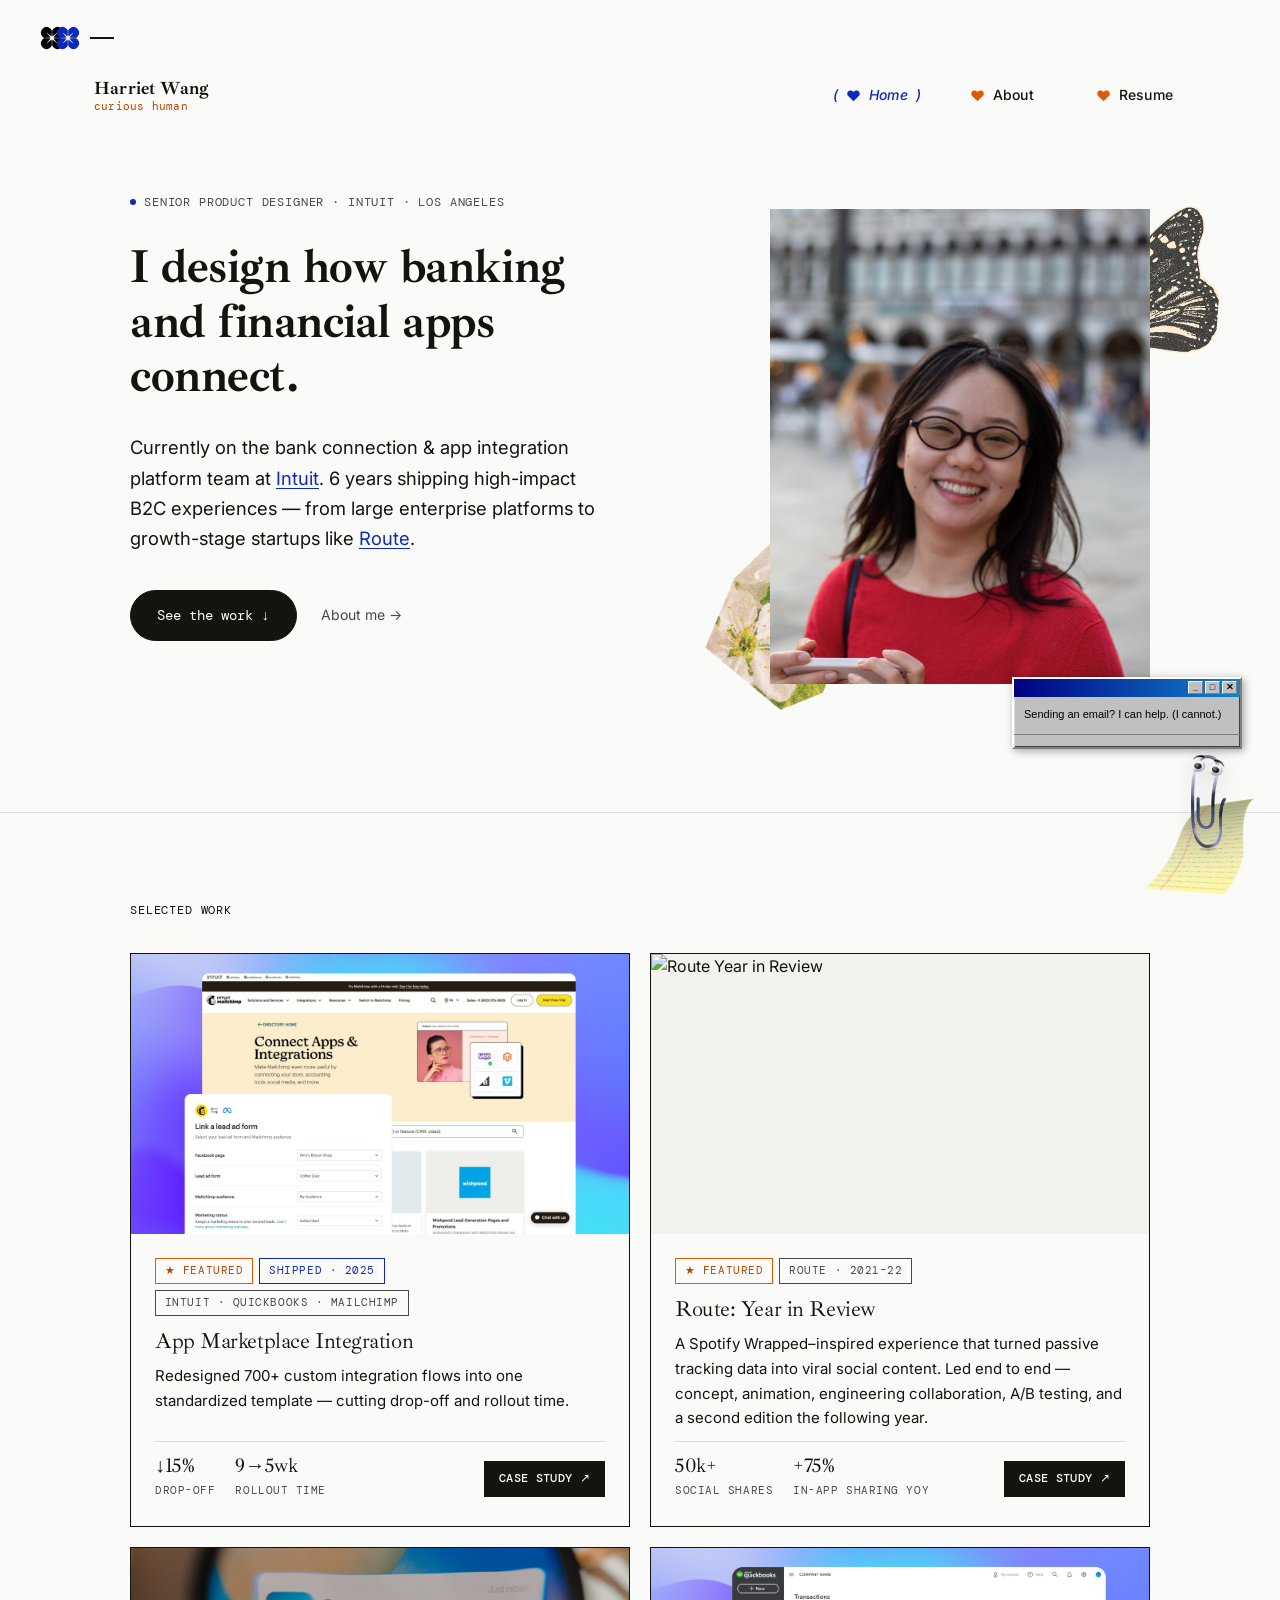
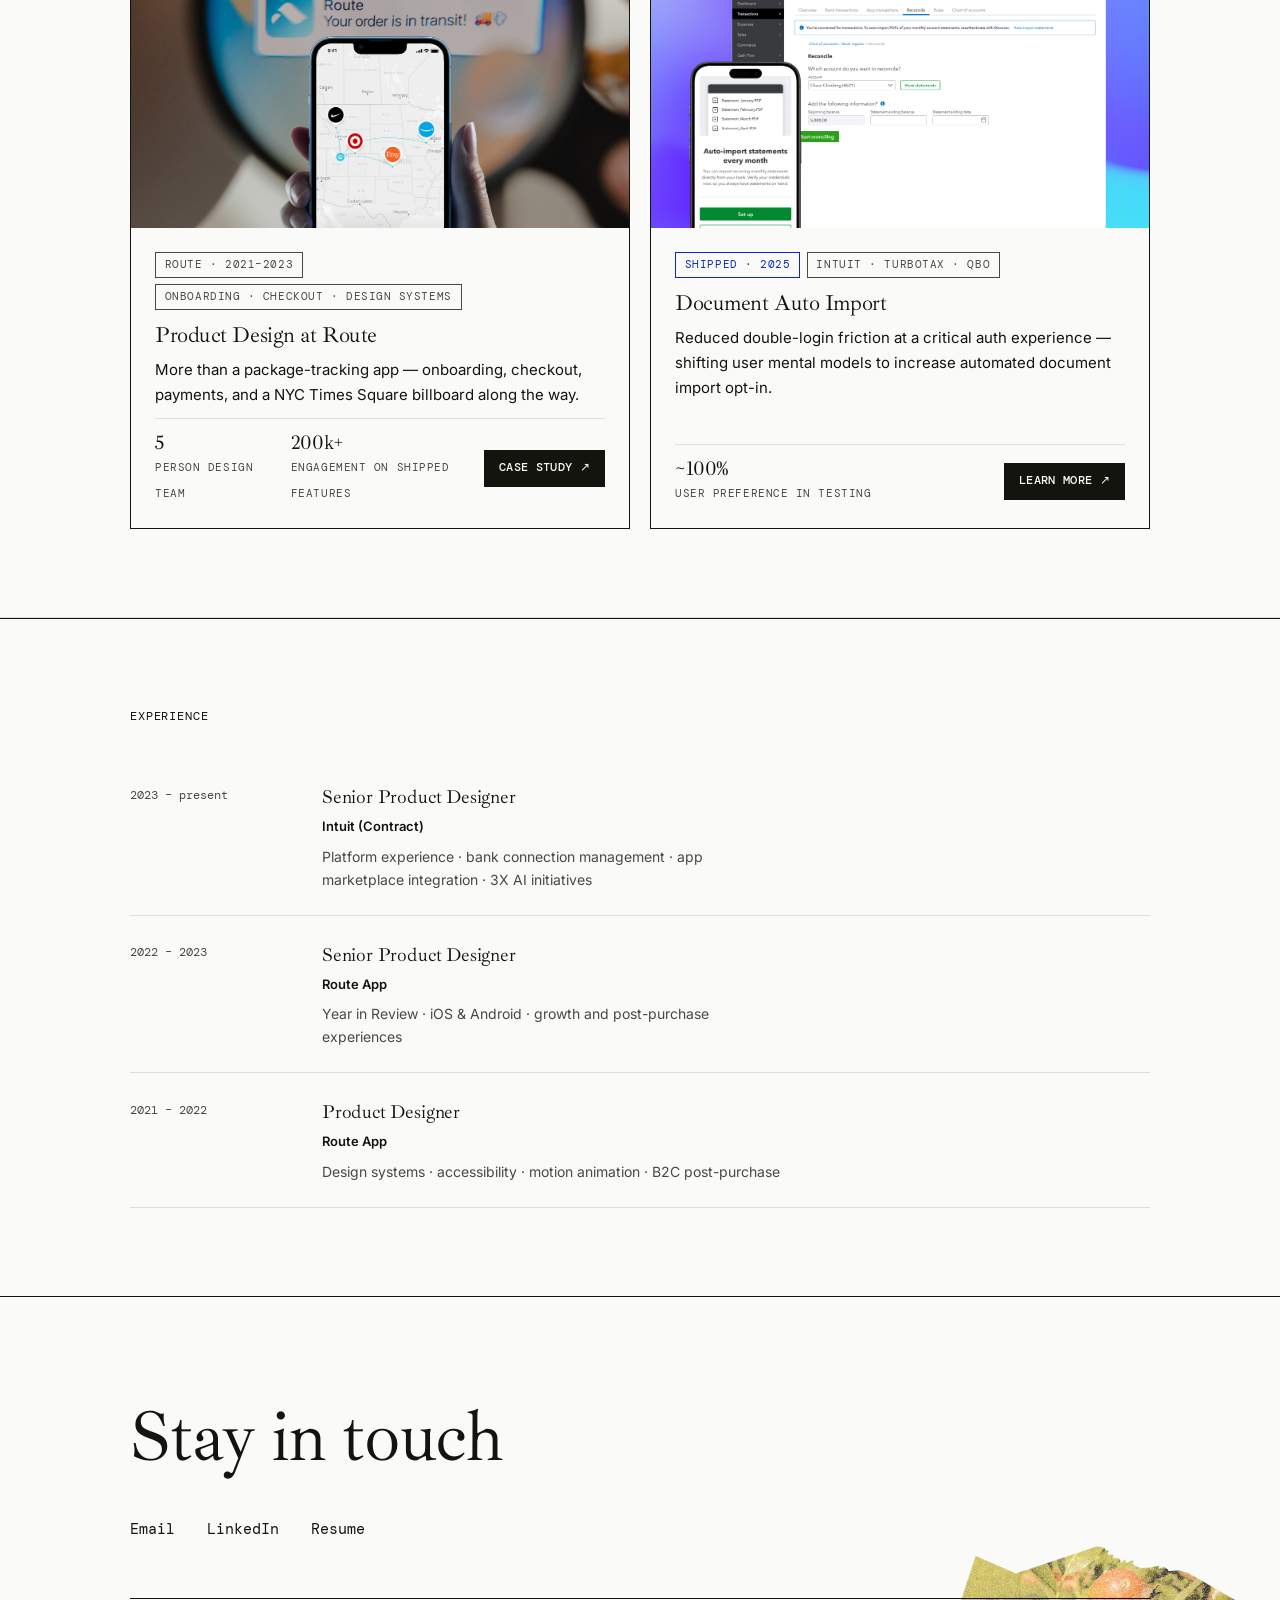
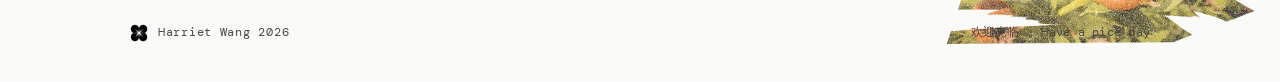
==== commit 506d4c55: "updated site with content, arhive pages, and new resume" ====
--- a/index.html
+++ b/index.html
@@ -59,12 +59,12 @@
         <p class="hero__status"><span class="hero__dot"></span>Senior Product Designer · Intuit · Los Angeles</p>
         <h1 class="hero__headline">
           <span class="hero__headline-glow" id="gw-hero">
-            <span class="glow-base">I design the invisible infrastructure that keeps financial products connected.</span>
-            <span class="glow-layer" id="gl-hero" aria-hidden="true">I design the invisible infrastructure that keeps financial products connected.</span>
+            <span class="glow-base">I design how banking and financial apps connect.</span>
+            <span class="glow-layer" id="gl-hero" aria-hidden="true">I design how banking and financial apps connect.</span>
           </span>
         </h1>
         <p class="hero__body">
-          Bank linking, account management, app integrations — the flows customers only notice when they're broken. Six years shipping platform and B2C experiences across Intuit and Route.
+          Currently on the bank connection &amp; app integration platform team at <a href="https://www.intuit.com" target="_blank" rel="noopener" class="link-inline">Intuit</a>. 6 years shipping high-impact B2C experiences — from large enterprise platforms to growth-stage startups like <a href="https://route.com" target="_blank" rel="noopener" class="link-inline">Route</a>.
         </p>
         <div class="hero__actions">
           <a href="#projects" class="btn-pill">See the work ↓</a>
@@ -89,11 +89,6 @@
 <section class="projects" id="projects">
   <div class="container">
     <h2 class="section-label fade-in">Selected work</h2>
-
-    <div class="wip-banner fade-in">
-      <span class="wip-banner__dot"></span>
-      <p><strong>Currently leading:</strong> IDX Developer Portal — Intuit's first public-facing developer documentation and integration readiness portal.</p>
-    </div>
 
     <div class="project-grid" id="projectGrid">
       <!-- Populated at runtime by renderProjectGrid() in main.js, from js/projects-data.js.
@@ -142,7 +137,7 @@
     <h2 class="footer__headline">Stay in touch</h2>
     <div class="footer__links">
       <a href="mailto:harrietzzw@gmail.com" class="footer__link">Email</a>
-      <a href="#" class="footer__link" target="_blank">LinkedIn</a>
+      <a href="https://www.linkedin.com/in/harrietwang/" class="footer__link" target="_blank" rel="noopener">LinkedIn</a>
       <a href="files/Harriet-Wang-Resume.pdf" class="footer__link" target="_blank">Resume</a>
     </div>
     <div class="footer__bottom">
--- a/css/style.css
+++ b/css/style.css
@@ -175,7 +175,7 @@
 .hero__photo-outer { position: relative; width: 100%; max-width: 380px; padding: 22px 0 56px; }
 .hero__photo-wrap {
   width: 100%;
-  aspect-ratio: 1 / 1.05;
+  aspect-ratio: 4 / 5;
   border-radius: 0;
   overflow: hidden;
   background: #DCDBD7;
@@ -185,7 +185,7 @@
 }
 .hero__photo {
   width: 100%; height: 100%;
-  object-fit: cover; object-position: center 22%; display: block;
+  object-fit: cover; object-position: center; display: block;
 }
 .hero__deco { position: absolute; pointer-events: none; user-select: none; }
 .hero__deco--blossom { width: 46%; left: -18%; bottom: 6%; z-index: 1; transform: rotate(-6deg); }
@@ -247,6 +247,14 @@
 
 .link-muted { font-size: 0.875rem; color: var(--mid); transition: color 0.18s; }
 .link-muted:hover { color: var(--ink); }
+.link-inline {
+  color: inherit;
+  text-decoration: underline;
+  text-decoration-color: var(--accent);
+  text-underline-offset: 2px;
+  transition: color 0.18s ease, text-decoration-color 0.18s ease;
+}
+.link-inline:hover { color: var(--accent); text-decoration-color: currentColor; }
 
 /* ============================================  SECTION LABELS  */
 .section-label {
@@ -441,11 +449,12 @@
   animation: page-slide-up 0.45s ease both;
 }
 
-/* star / featured card — full-width horizontal */
-.project-card--star { grid-column: 1 / -1; flex-direction: row; }
-.project-card--star .project-card__thumb { width: 42%; aspect-ratio: unset; min-height: 240px; flex-shrink: 0; }
-.project-card--star .project-card__body  { padding: 2rem 2.25rem; justify-content: center; }
-.project-card--star .project-card__title { font-size: 1.75rem; }
+/* NOTE: .project-card--star intentionally has NO grid-column/layout override
+   here — homepage cards are a plain, uniform 2-col grid regardless of the
+   `star` flag in projects-data.js. The "★ Featured" tag still renders via the
+   tags array, it just no longer changes the card's size/layout on the
+   homepage. (Still used for a wider card treatment in the "More work"
+   carousel only — see .project-carousel__track .project-card--star above.) */
 
 /* legacy alias kept for safety */
 .project-card--full { grid-column: 1 / -1; flex-direction: row; }
@@ -542,8 +551,12 @@
 .about-hero__name .zh { display: block; font-size: 0.45em; letter-spacing: 0.12em; color: var(--accent); opacity: 0.75; font-style: italic; margin-top: 0.3em; }
 .about-hero__bio { font-size: clamp(0.9375rem, 1.4vw, 1.0625rem); color: var(--mid); line-height: 1.75; font-weight: 400; margin-bottom: 1.75rem; max-width: 480px; }
 
-.about-hero__photo { border-radius: 0; overflow: hidden; border: none; aspect-ratio: 4/5; background: #DCDBD7; display: flex; align-items: center; justify-content: center; }
+.about-hero__photo-outer { position: relative; width: 100%; padding: 18px 8px 48px; }
+.about-hero__photo { border-radius: 0; overflow: hidden; border: none; aspect-ratio: 4/5; background: #DCDBD7; display: flex; align-items: center; justify-content: center; position: relative; z-index: 3; }
 .about-hero__photo img { width: 100%; height: 100%; object-fit: cover; object-position: center 20%; }
+.about-hero__deco { position: absolute; pointer-events: none; user-select: none; filter: drop-shadow(3px 5px 0 rgba(0,0,0,0.12)); }
+.about-hero__deco--kirby { width: 30%; left: -13%; bottom: 4%; z-index: 4; transform: rotate(-8deg); }
+.about-hero__deco--plumbob { width: 16%; right: -7%; top: -6%; z-index: 2; transform: rotate(10deg); }
 .about-bio-section { padding: clamp(3rem,7vw,5rem) 0; border-top: 1.5px solid var(--ink); }
 .about-bio-section p { font-size: clamp(0.9375rem,1.4vw,1.0625rem); color: var(--mid); line-height: 1.8; max-width: 600px; margin-bottom: 1.25rem; }
 .about-bio-section p:last-of-type { margin-bottom: 2rem; }
@@ -615,7 +628,7 @@
 .project-section__body:last-child { margin-bottom: 0; }
 
 /* Project images */
-.project-img { width: 100%; border-radius: 0; overflow: hidden; border: 1.5px solid var(--ink); margin: 1.5rem 0; background: var(--surface); }
+.project-img { width: 100%; border-radius: 0; overflow: hidden; border: none; margin: 1.5rem 0; background: var(--surface); }
 .project-img img { width: 100%; display: block; }
 .project-img-grid { display: grid; grid-template-columns: 1fr 1fr; gap: 1rem; margin: 1.5rem 0; }
 .project-img-grid .project-img { margin: 0; }
@@ -682,7 +695,7 @@
   .project-card--full { flex-direction: column; }
   .project-card--full .project-card__thumb { width: 100%; aspect-ratio: 16/9; }
   .about-hero__inner { grid-template-columns: 1fr; }
-  .about-hero__photo { max-width: 320px; }
+  .about-hero__photo-outer { max-width: 320px; }
   .exp-item { grid-template-columns: 1fr; gap: 0.2rem; }
   .project-meta { grid-template-columns: 1fr 1fr; }
   .project-body__layout { grid-template-columns: 1fr; }
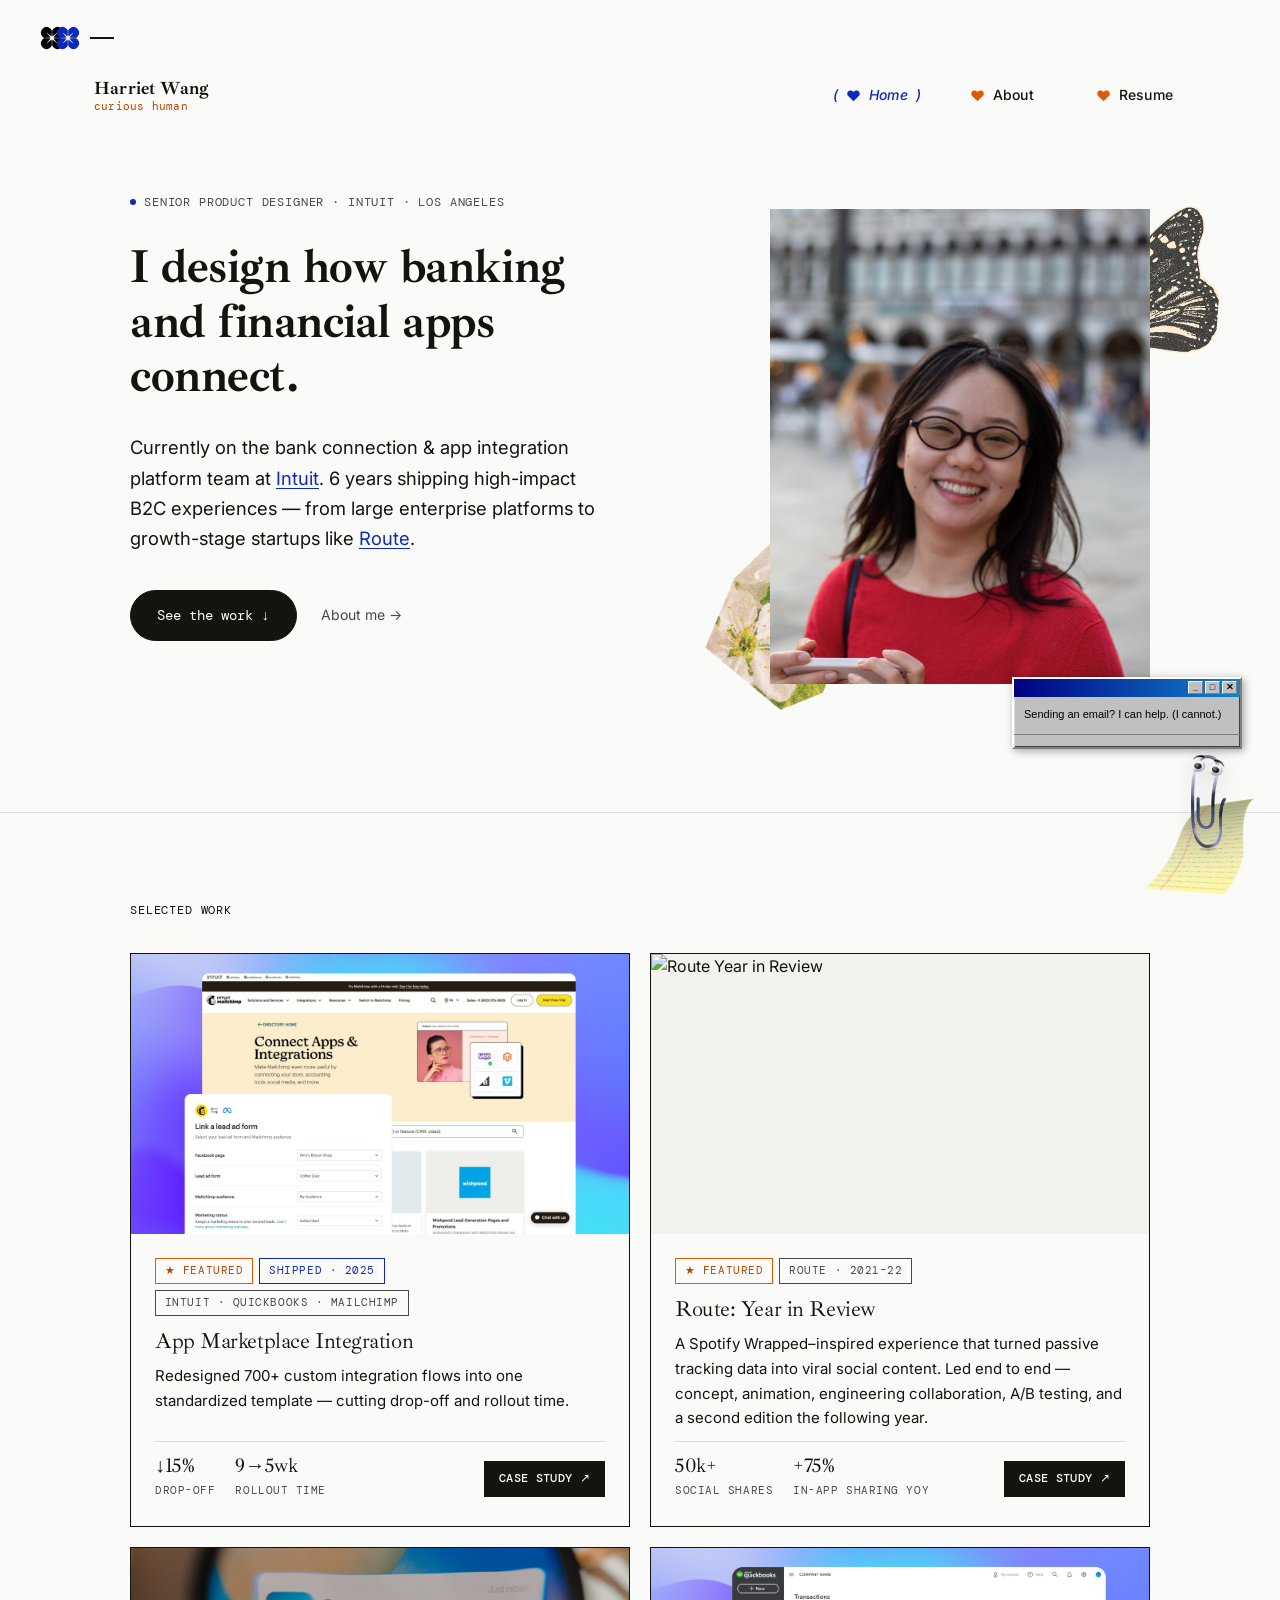
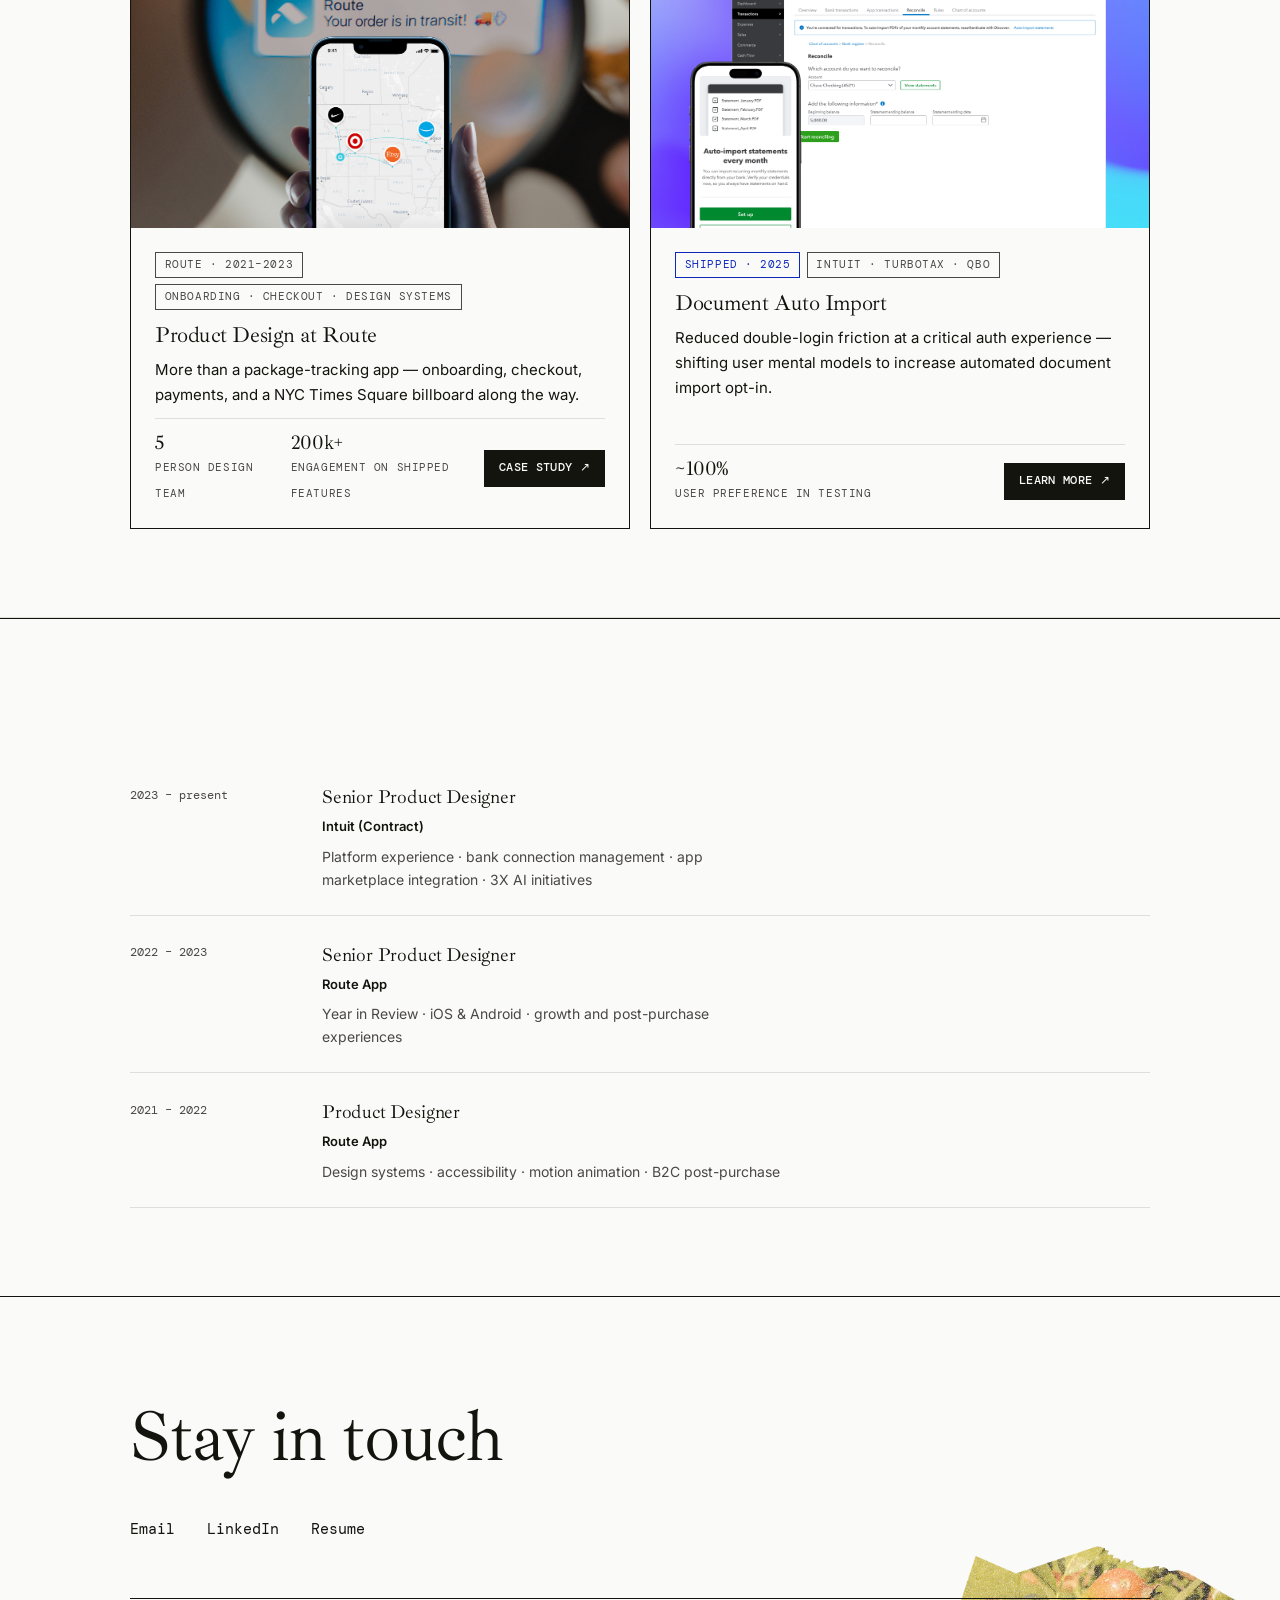
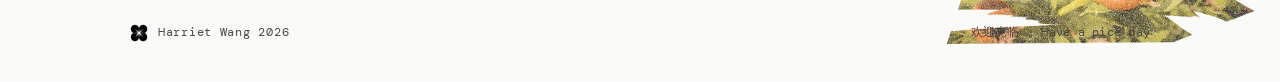
==== commit e95efd09: "Swap placeholder domain for harrietwang.com across all pages" ====
--- a/index.html
+++ b/index.html
@@ -5,19 +5,19 @@
   <meta name="viewport" content="width=device-width, initial-scale=1.0"/>
   <title>Harriet Wang — Senior Product Designer</title>
   <meta name="description" content="Senior Product Designer at Intuit. Platform experiences, bank connection management, app marketplace integration."/>
-  <link rel="canonical" href="https://your-domain-here.com/"/>
+  <link rel="canonical" href="https://harrietwang.com/"/>
 
-  <!-- Open Graph / social preview — update SITE in this comment's source (build script) once the real domain is live -->
+  <!-- Open Graph / social preview -->
   <meta property="og:type" content="website"/>
   <meta property="og:site_name" content="Harriet Wang"/>
   <meta property="og:title" content="Harriet Wang — Senior Product Designer"/>
   <meta property="og:description" content="Senior Product Designer at Intuit. Platform experiences, bank connection management, app marketplace integration."/>
-  <meta property="og:url" content="https://your-domain-here.com/"/>
-  <meta property="og:image" content="https://your-domain-here.com/img/og-image.jpg"/>
+  <meta property="og:url" content="https://harrietwang.com/"/>
+  <meta property="og:image" content="https://harrietwang.com/img/og-image.jpg"/>
   <meta name="twitter:card" content="summary_large_image"/>
   <meta name="twitter:title" content="Harriet Wang — Senior Product Designer"/>
   <meta name="twitter:description" content="Senior Product Designer at Intuit. Platform experiences, bank connection management, app marketplace integration."/>
-  <meta name="twitter:image" content="https://your-domain-here.com/img/og-image.jpg"/>
+  <meta name="twitter:image" content="https://harrietwang.com/img/og-image.jpg"/>
 
   <link rel="icon" href="favicon.ico" sizes="any"/>
   <link rel="icon" type="image/png" sizes="32x32" href="img/favicon-32.png"/>
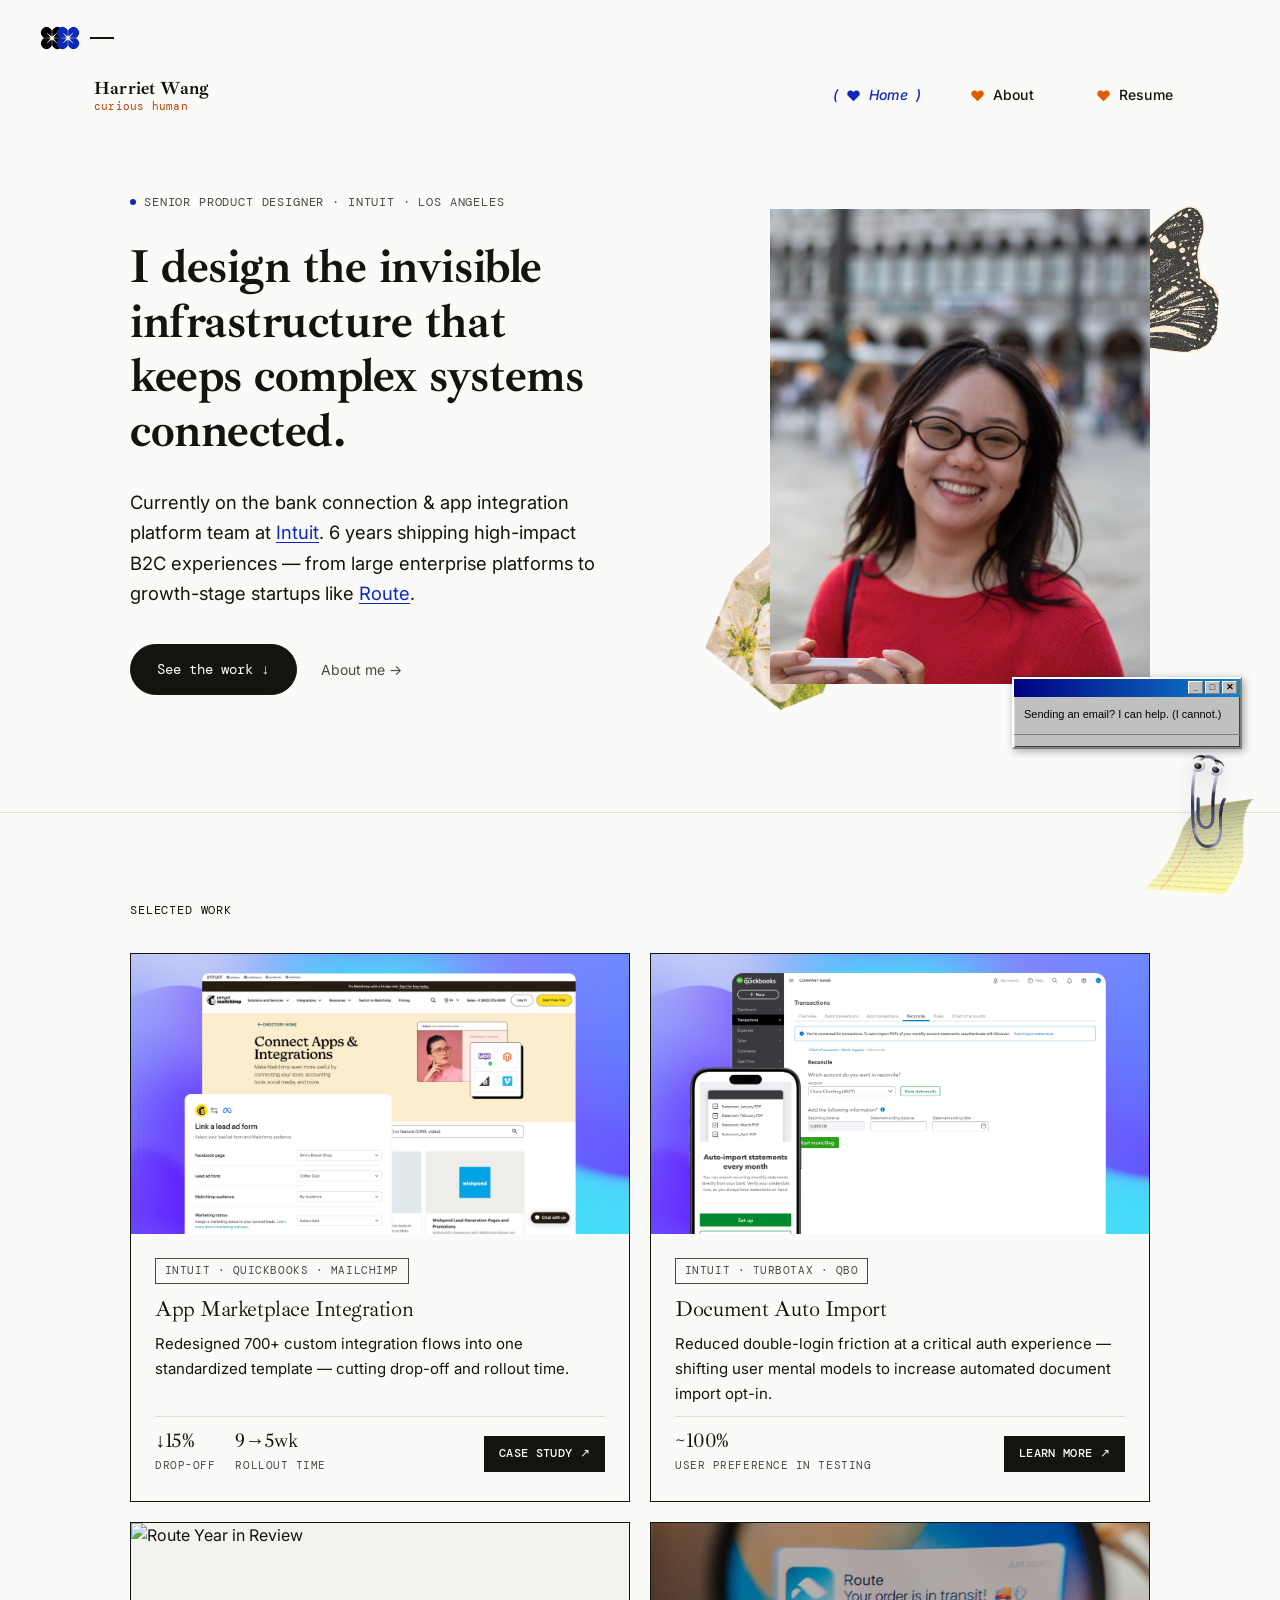
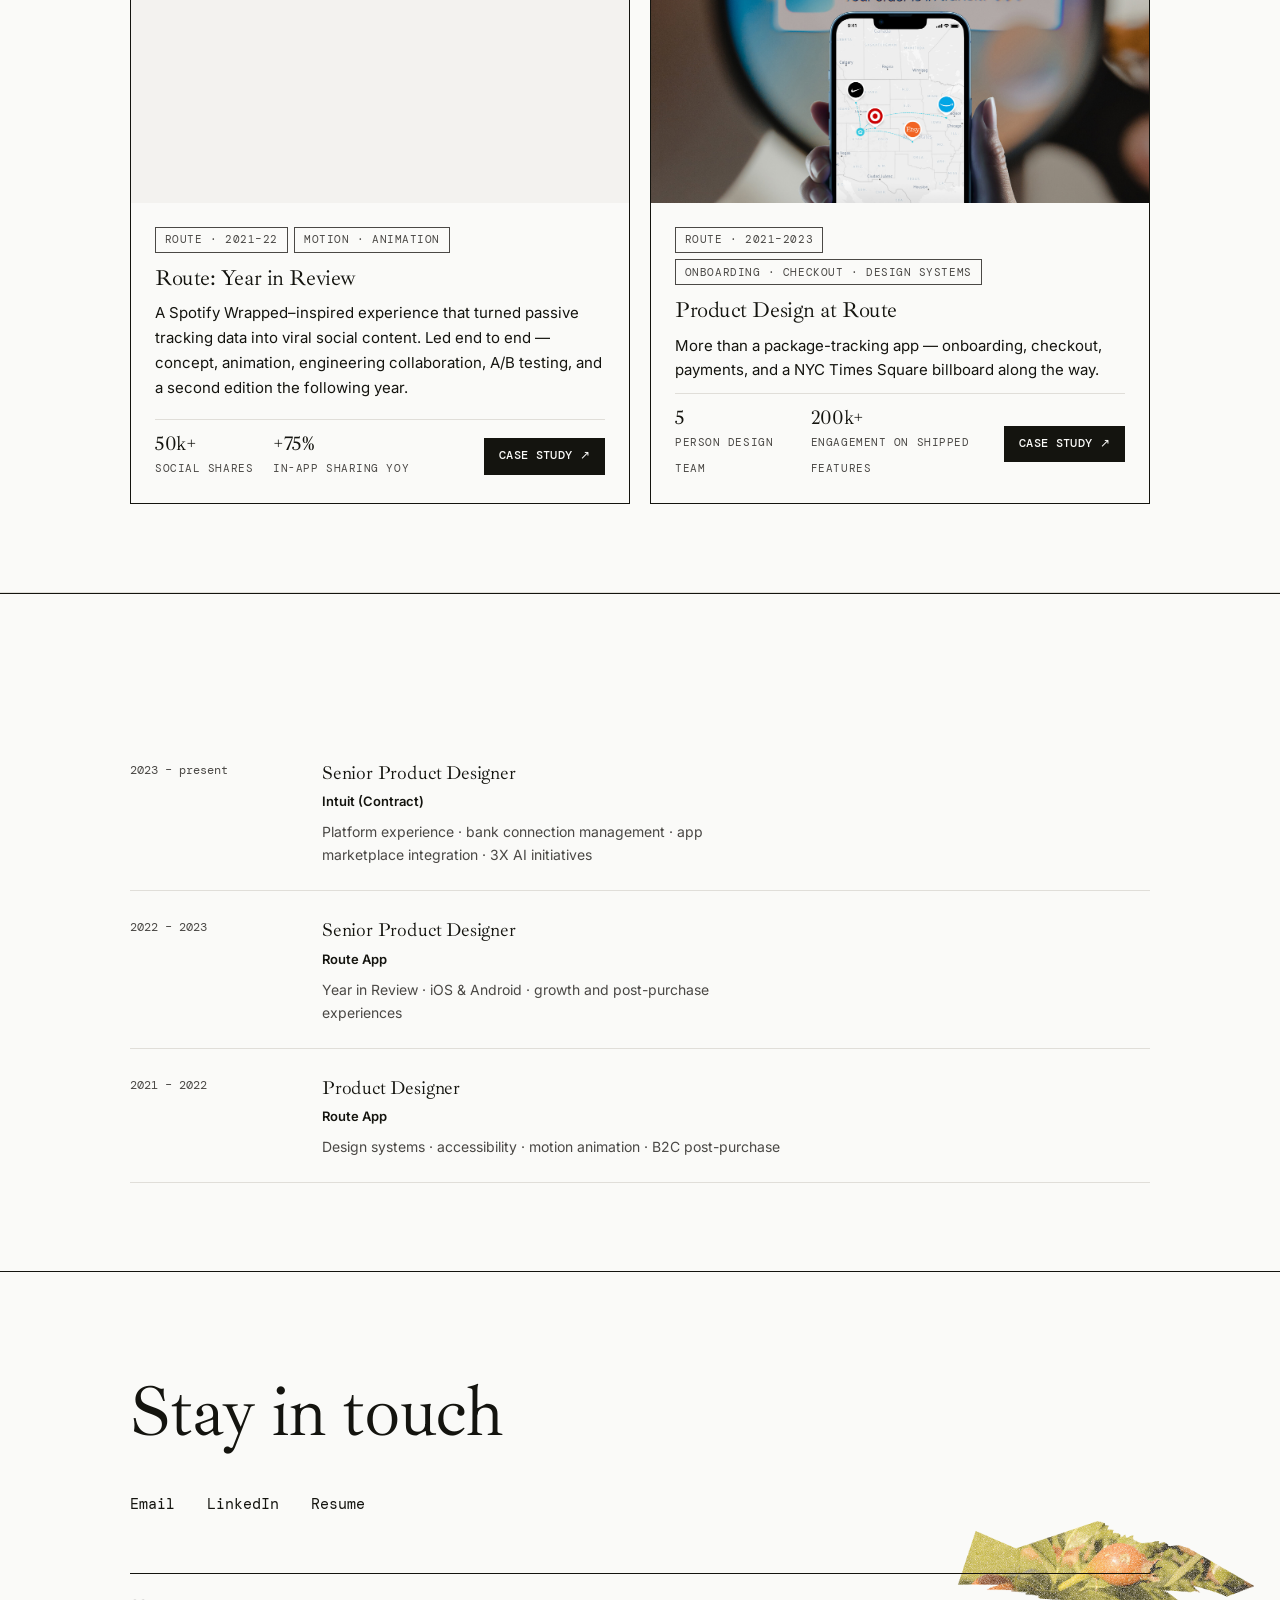
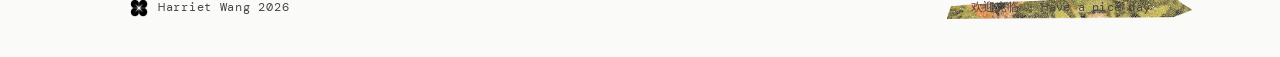
==== commit 93b2b422: "project tags and nav bar styling" ====
--- a/index.html
+++ b/index.html
@@ -59,8 +59,8 @@
         <p class="hero__status"><span class="hero__dot"></span>Senior Product Designer · Intuit · Los Angeles</p>
         <h1 class="hero__headline">
           <span class="hero__headline-glow" id="gw-hero">
-            <span class="glow-base">I design how banking and financial apps connect.</span>
-            <span class="glow-layer" id="gl-hero" aria-hidden="true">I design how banking and financial apps connect.</span>
+            <span class="glow-base">I design the invisible infrastructure that keeps complex systems connected.</span>
+            <span class="glow-layer" id="gl-hero" aria-hidden="true">I design the invisible infrastructure that keeps complex systems connected.</span>
           </span>
         </h1>
         <p class="hero__body">
--- a/css/style.css
+++ b/css/style.css
@@ -106,12 +106,17 @@
 /* lifted pill once scrolled */
 .nav.scrolled { padding-top: 10px; }
 .nav.scrolled .nav__pill {
-  background: rgba(250,250,248,0.72);
-  backdrop-filter: blur(18px) saturate(160%);
-  -webkit-backdrop-filter: blur(18px) saturate(160%);
-  border-radius: 999px;
+  background: linear-gradient(155deg, rgba(255,255,255,0.55), rgba(250,250,248,0.42) 40%, rgba(250,250,248,0.55));
+  border: 1px solid rgba(255,255,255,0.55);
+  backdrop-filter: blur(22px) saturate(180%);
+  -webkit-backdrop-filter: blur(22px) saturate(180%);
+  border-radius: 16px;
   padding: 12px 22px;
-  box-shadow: 0 1px 0 rgba(20,20,15,0.08), 0 12px 30px -14px rgba(20,20,15,0.28);
+  box-shadow:
+    inset 0 1px 0 rgba(255,255,255,0.75),
+    inset 0 0 0 1px rgba(255,255,255,0.12),
+    0 1px 0 rgba(20,20,15,0.06),
+    0 14px 34px -16px rgba(20,20,15,0.32);
 }
 
 .nav__brandtext { display: flex; flex-direction: column; line-height: 1.2; gap: 1px; }
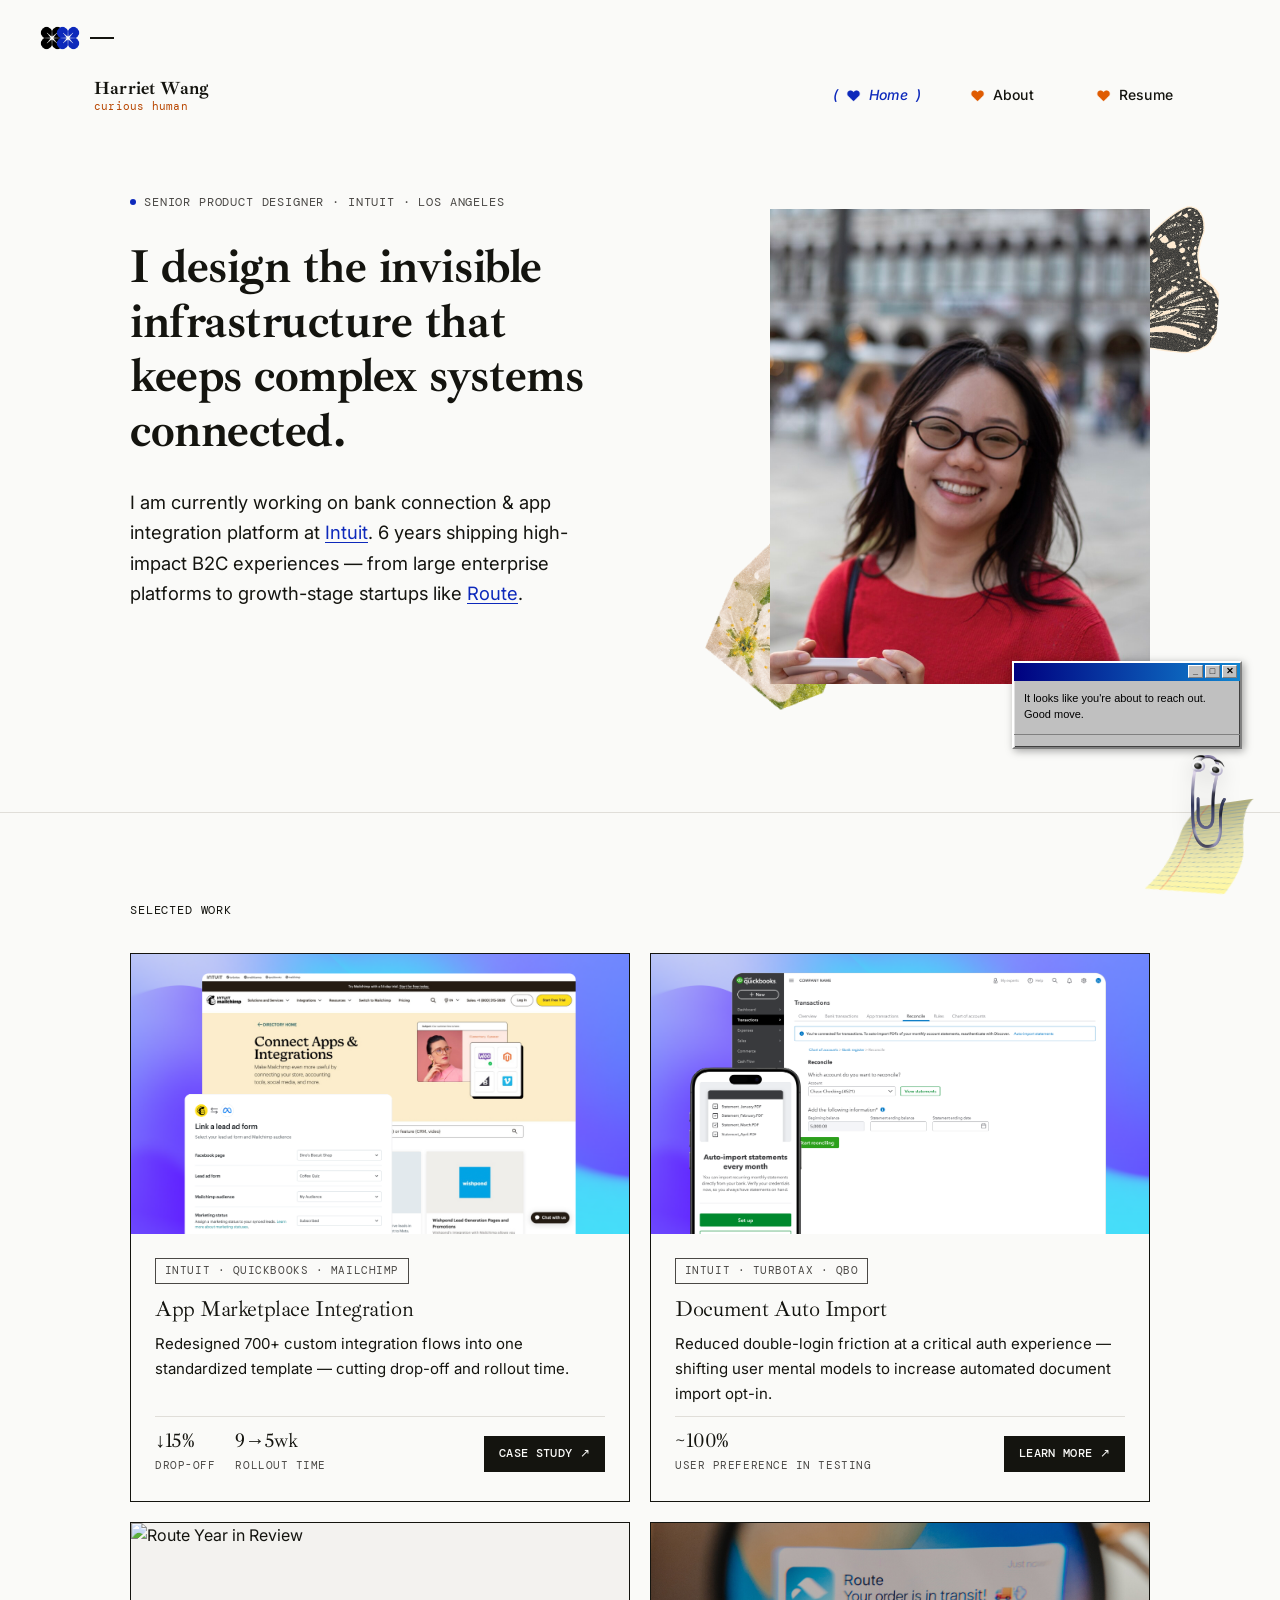
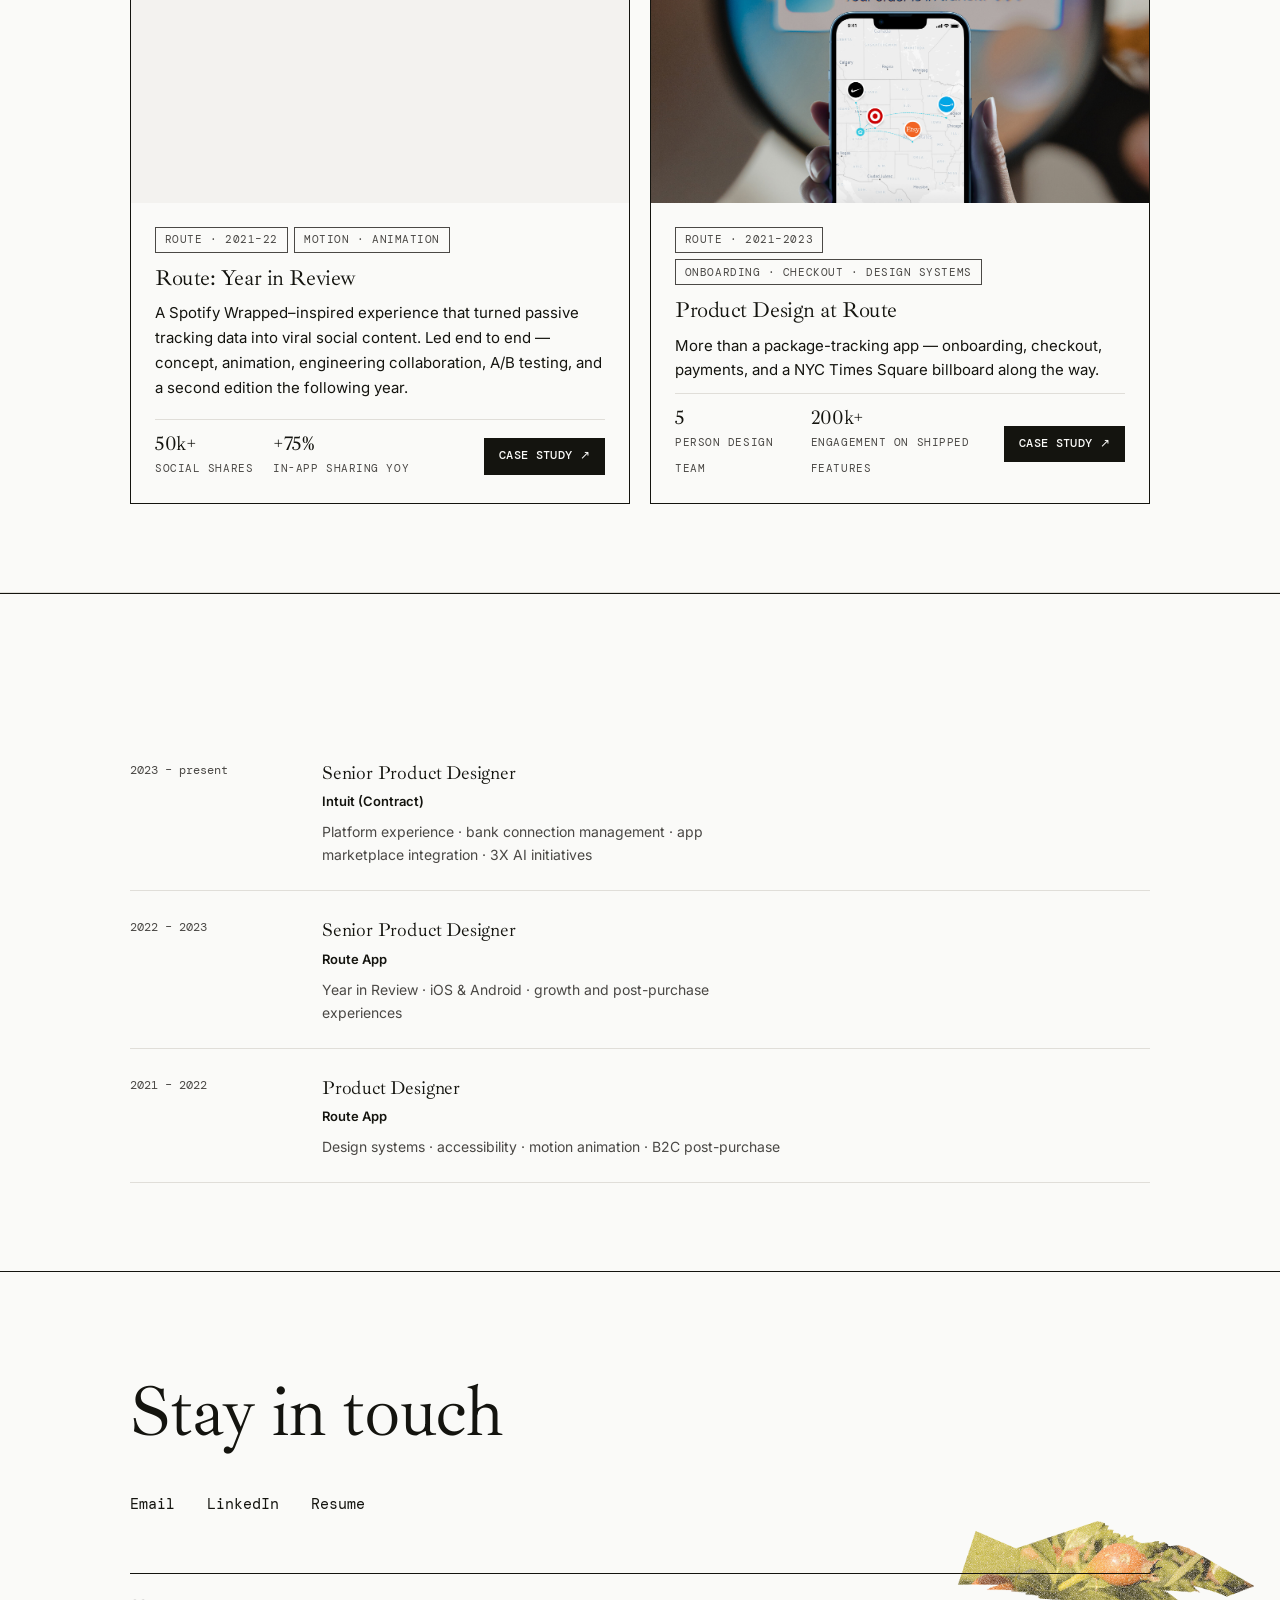
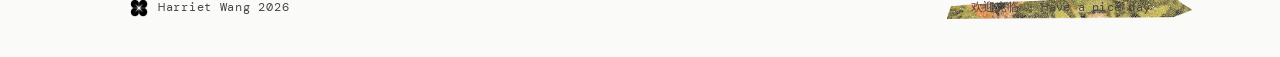
==== commit 750c0382: "updated Case study App Integration" ====
--- a/index.html
+++ b/index.html
@@ -64,12 +64,9 @@
           </span>
         </h1>
         <p class="hero__body">
-          Currently on the bank connection &amp; app integration platform team at <a href="https://www.intuit.com" target="_blank" rel="noopener" class="link-inline">Intuit</a>. 6 years shipping high-impact B2C experiences — from large enterprise platforms to growth-stage startups like <a href="https://route.com" target="_blank" rel="noopener" class="link-inline">Route</a>.
+          I am currently working on bank connection &amp; app integration platform at <a href="https://www.intuit.com" target="_blank" rel="noopener" class="link-inline">Intuit</a>. 6 years shipping high-impact B2C experiences — from large enterprise platforms to growth-stage startups like <a href="https://route.com" target="_blank" rel="noopener" class="link-inline">Route</a>.
         </p>
-        <div class="hero__actions">
-          <a href="#projects" class="btn-pill">See the work ↓</a>
-          <a href="pages/about.html" class="link-muted">About me →</a>
-        </div>
+
       </div>
       <div class="hero__right">
         <div class="hero__photo-outer">
--- a/css/style.css
+++ b/css/style.css
@@ -426,17 +426,8 @@
   border-color: var(--mid);
 }
 
-/* ── CARD CLICK EXIT ANIMATION ── */
-@keyframes card-leave {
-  0%   { opacity: 1; transform: translateY(-2px) scale(1); box-shadow: 0 0 0 2px var(--accent); }
-  35%  { opacity: 1; transform: translateY(-2px) scale(1); box-shadow: 0 0 0 2px var(--accent); }
-  100% { opacity: 0; transform: translateY(-10px) scale(1.01); box-shadow: none; }
-}
-.project-card.is-leaving {
-  animation: card-leave 0.32s ease forwards !important;
-  pointer-events: none; z-index: 5;
-  border-color: var(--accent);
-}
+/* ── DELETED CARD CLICK EXIT ANIMATION ── */
+
 
 /* ── PAGE ENTER ANIMATION ── */
 /* Body fades in — NO transform here; transform on body breaks position:fixed (cursor, nav) */
